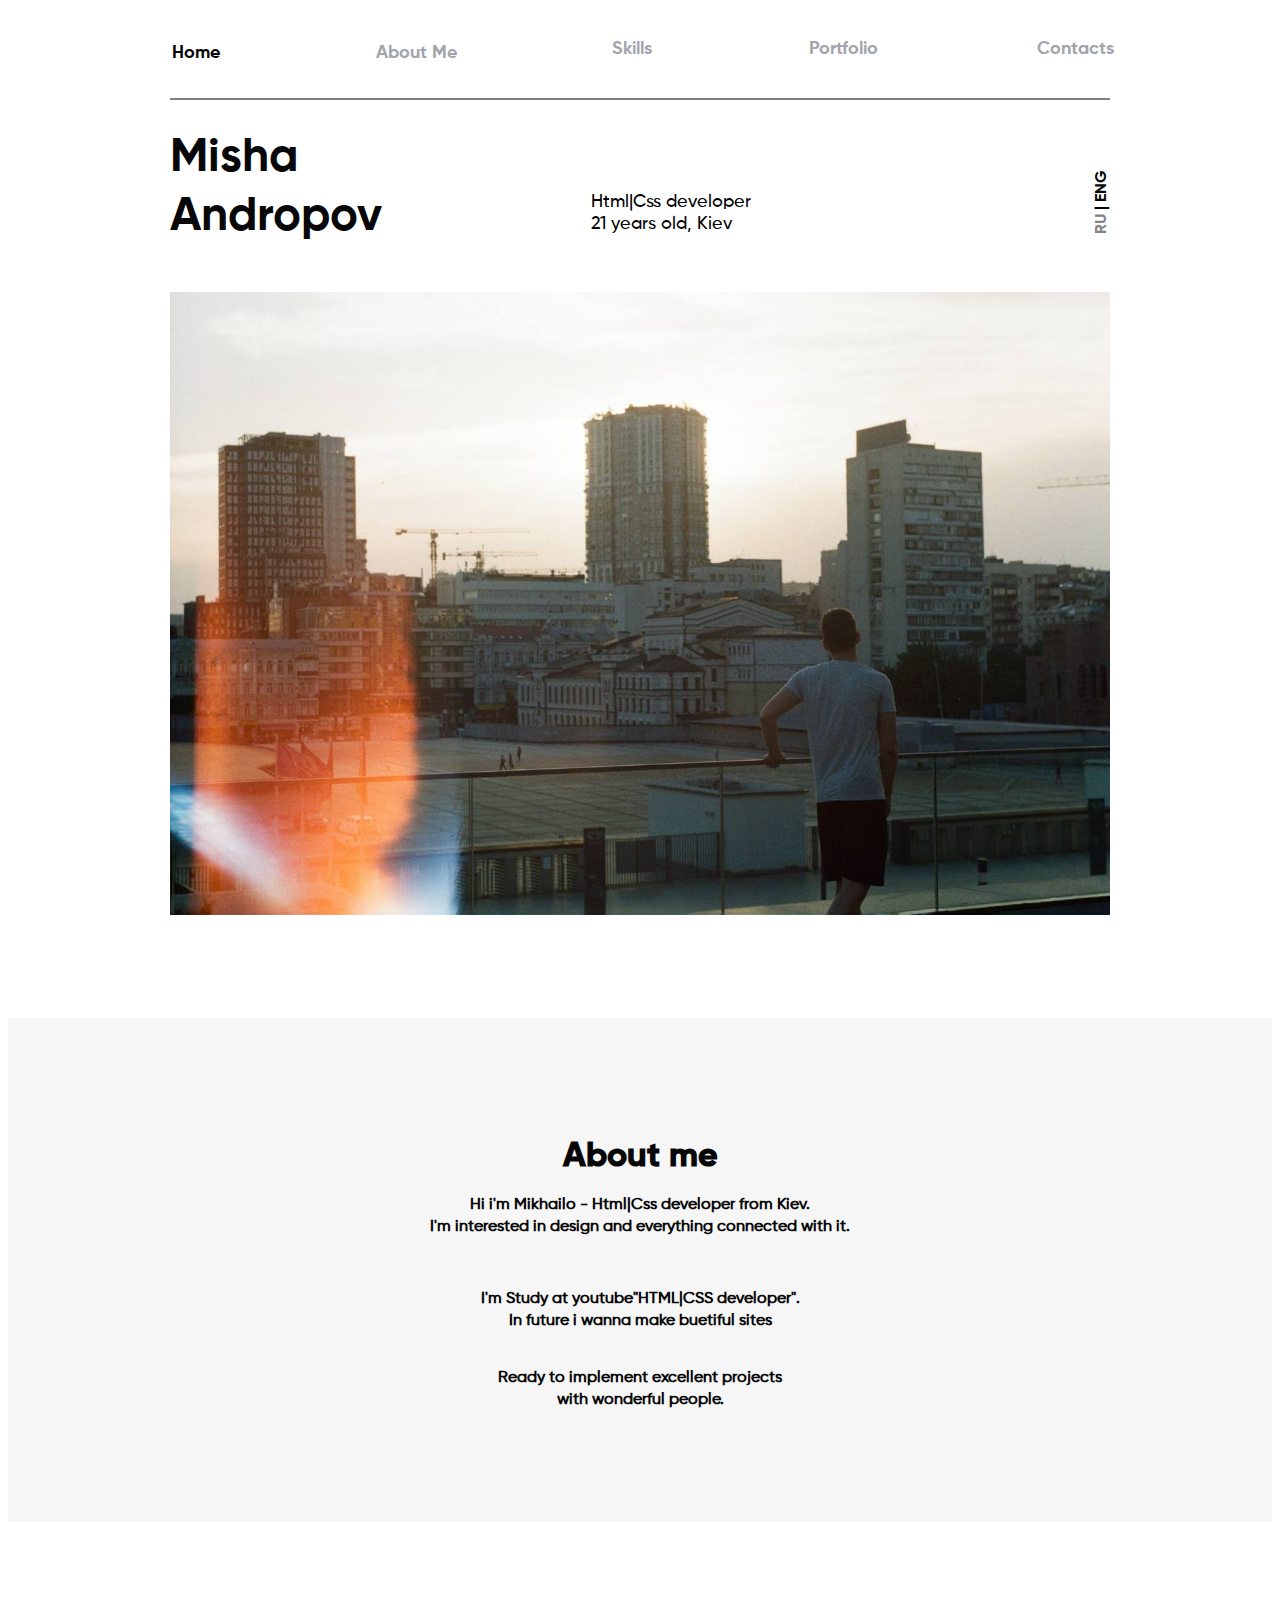
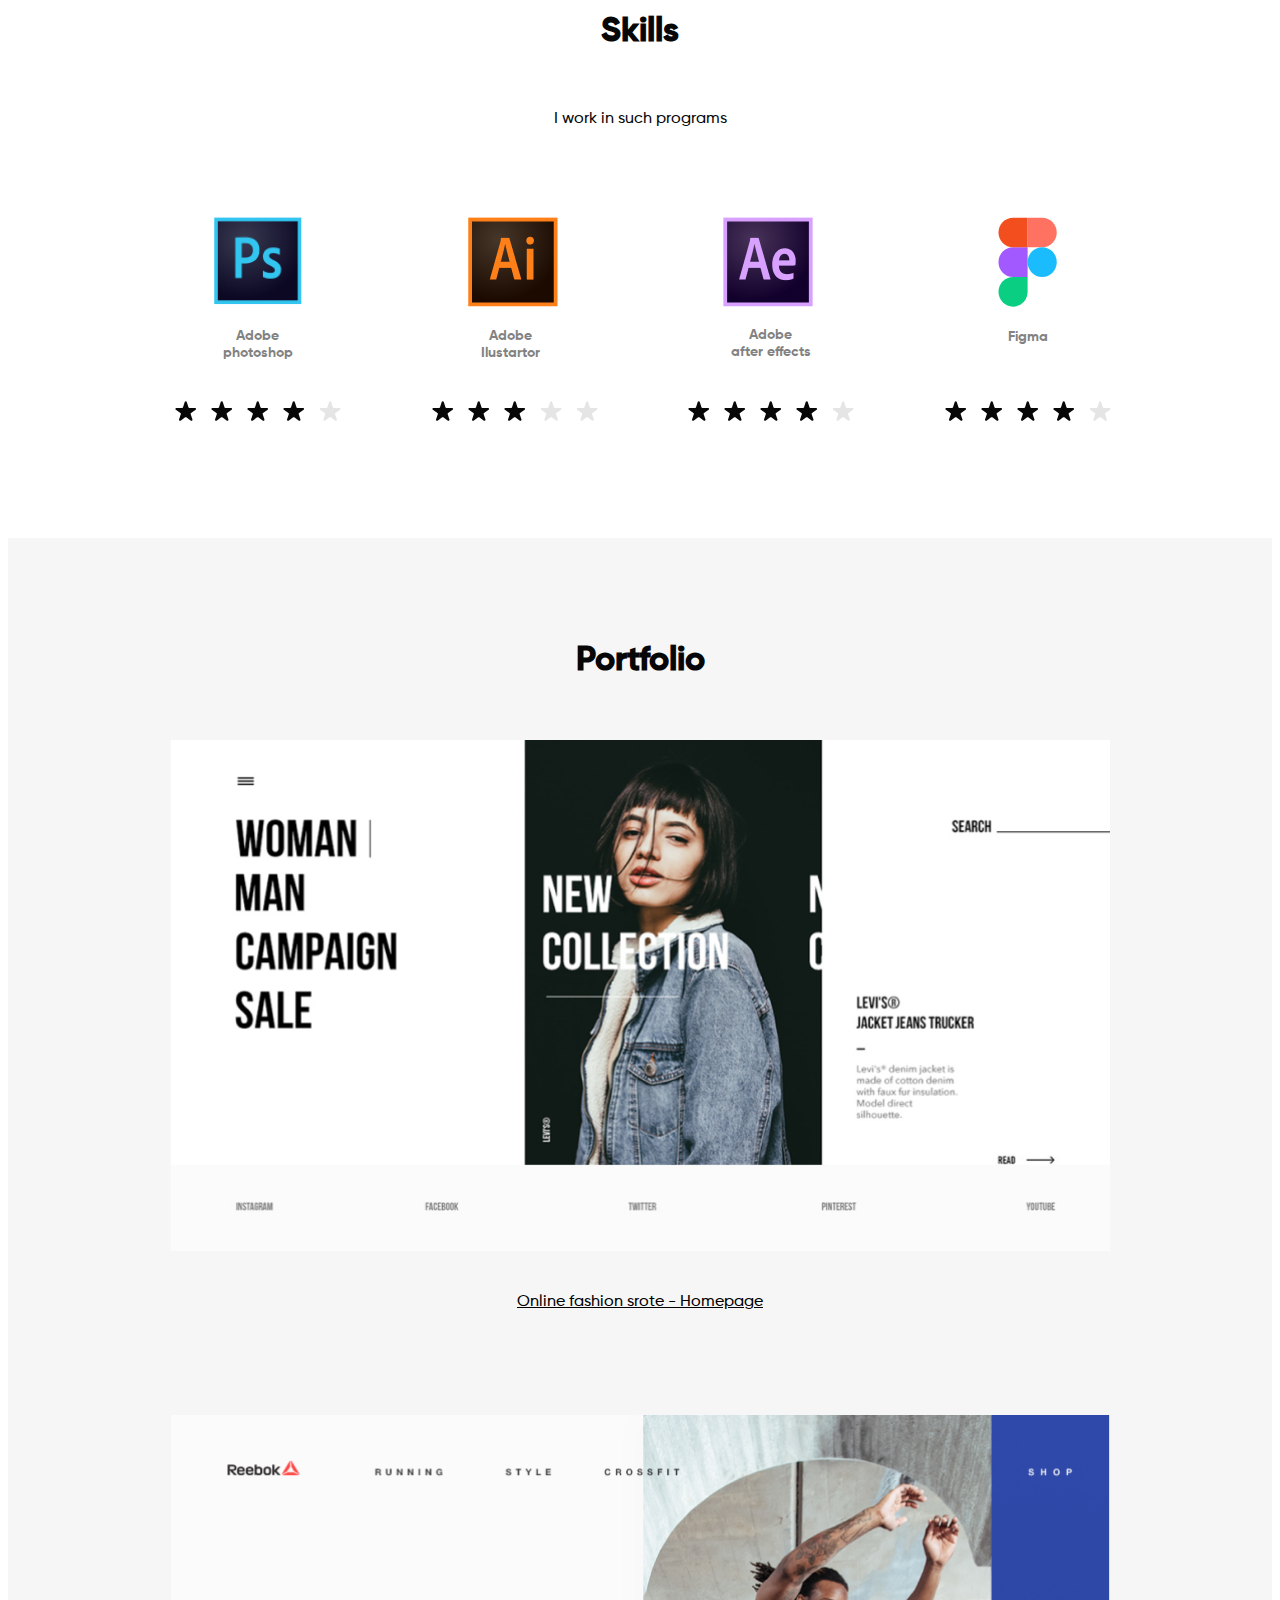
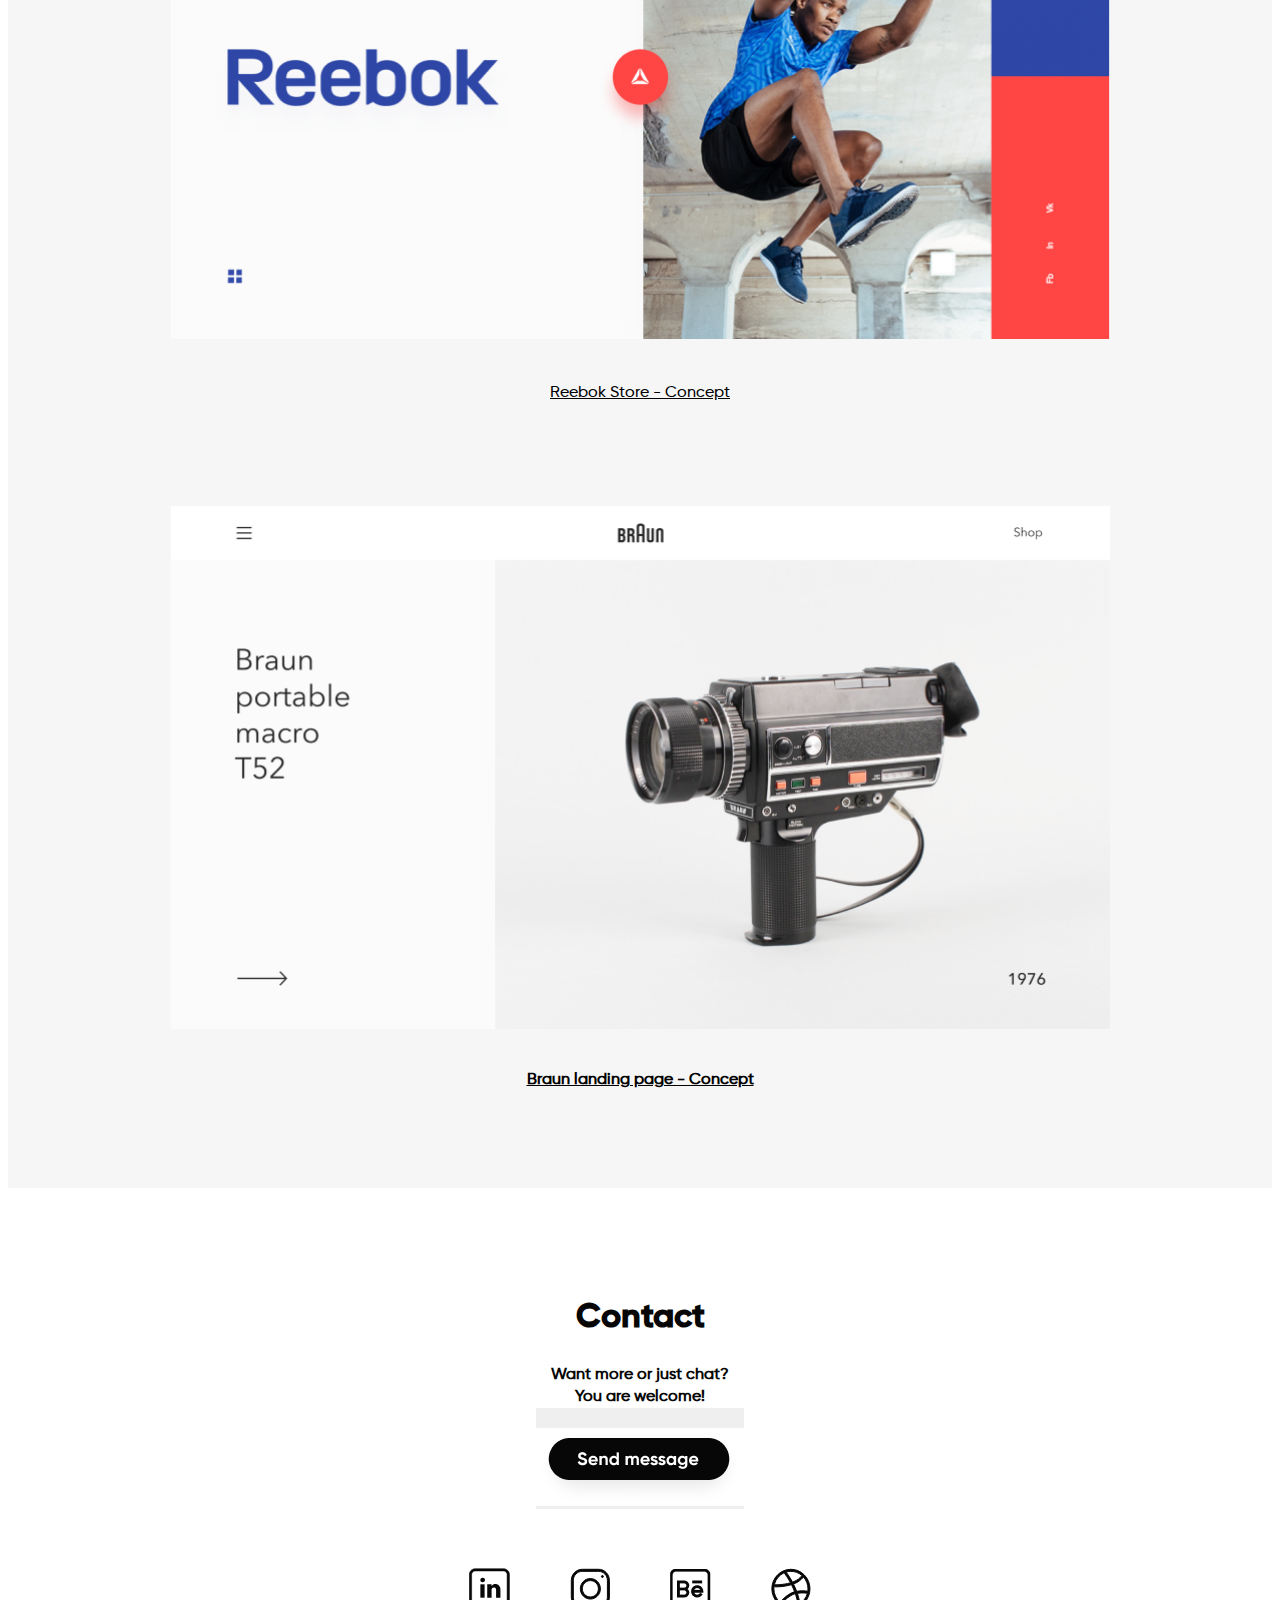
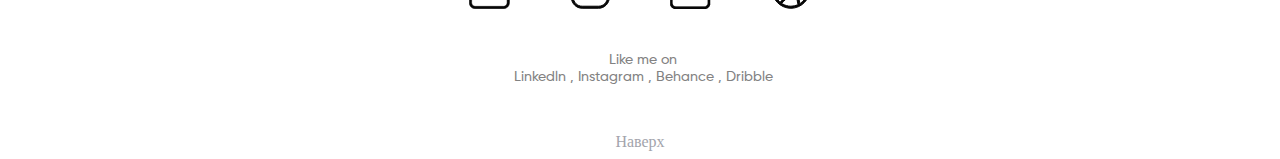
==== 1.html @ bb576dfc "NewUpadate10" ====
<!DOCTYPE html>
<html lang="en">
  <link rel="stylesheet" href="1.css" />
  <head>
    <meta charset="UTF-8" />
    <title>First_Site</title>
  </head>
  <body>
    <header class="header">
      <nav class="nav">
        <a id="home" class="nav__link active" href="#home">Home</a>
        <a id="aboutmee" class="nav__link" href="#aboutme">About me</a>
        <a class="nav__link" href="#skills">Skills</a>
        <a id="portfolioo" class="nav__link" href="#portfolio">Portfolio</a>
        <a id="contactss" class="nav__link" href="#contacts">Contacts</a>
      </nav>
    
    <hr color="grey" />
    <br>
    <br>
    <div class="header__iner">
      <div class="fio">Misha<br />Andropov</div>
      <div class="aboutme"><br><br><br>Html|Css developer<br />21 years old, Kiev</div>
      <div class="lagnuage">
       <a class="ru" href="#RU">RU</a> 
       <a class="eng" href="#ENG">| ENG</a>
    </div>
    </div>
    <img class="my_Photo" src="2.jfif" alt="Its me" />
  </header>

    <div class="conteiner_aboutme">
    <div class="aboutme_text">
      <h4 class="tittle" id="aboutMe">About me</h4>
      <p class="font_medium"><b>Hi i'm Mikhailo - Html|Css developer from Kiev.<br>I'm interested in design and everything connected with it.</b></p>
      <br>
      <p class="font_medium"><b>I'm Study at youtube"HTML|CSS developer".<br>In future i wanna make buetiful sites</b></p>
      <br>
      <p  id="item" class="font_medium"><b>Ready to implement excellent projects<br>with wonderful people.</b></p>
    </div>
    </div>
    
    <div class="container_skills">
      <h4 class="tittle" id="skills">Skills</h4>
      <p id="text_skil" class="font_medium">I work in such programs</p>
      <br>
      <br>
      <br>
      <div class="my_skills">
        <div class="photoshop">
          <img id="ps" src="PS.png" alt=photoshop>
          <p id="ps_text" class="text_skill">Adobe<br>photoshop</p>
          <img class="star_ps" src="Star.svg" alt="">
          <img class="star_ps" src="Star.svg" alt="">
          <img class="star_ps" src="Star.svg" alt="">
          <img class="star_ps" src="Star.svg" alt="">
          <img class="star_ps" src="Star4.svg" alt="">
       </div>  
       <div class="adobe_ilustrator">
        <img id="ai" src="AI.png" alt=adobe_ilustartor>
          <p id="ai_text" class="text_skill">Adobe<br>Ilustartor</p>
          <img class="star_ai" src="Star.svg" alt="">
          <img class="star_ai" src="Star.svg" alt="">
          <img class="star_ai" src="Star.svg" alt="">
          <img class="star_ai" src="Star4.svg" alt="">
          <img class="star_ai" src="Star4.svg" alt="">
       </div>     
       <div class="adobe_after_effects">
        <img id="ae" src="AE.png" alt=adobe_after-effects>
          <p id="ae_text" class="text_skill">Adobe<br>after effects</p>
          <img class="star_ae" src="Star.svg" alt="">
          <img class="star_ae" src="Star.svg" alt="">
          <img class="star_ae" src="Star.svg" alt="">
          <img class="star_ae" src="Star.svg" alt="">
          <img class="star_ae" src="Star4.svg" alt="">
       </div> 
       <div class="figma">
        <img id="figma_photo" src="123456.svg" alt=figma>
          <p id="text_figma" class="text_skill"><br>Figma</p>
          <img class="star_figma" src="Star.svg" alt="">
          <img class="star_figma" src="Star.svg" alt="">
          <img class="star_figma" src="Star.svg" alt="">
          <img class="star_figma" src="Star.svg" alt="">
          <img class="star_figma" src="Star4.svg" alt="">
       </div> 
      </div>
    </div>
    
    <div class="container_portfolio">
    <div class="portfolio">
      <h2 class="tittle" id="portfolio">Portfolio</h2>
      <img class="portfolio_photo" src="store.png" alt="first site" />
      <a class="portfolio_text" href="https://www.online-fashion.ru/">Online fashion srote - Homepage</a>
      <img id="second" class="portfolio_photo"
        src="reebok.png"alt="second_site"/>
        <br>
      <a class="portfolio_text" href="https://www.reebok.in.ua/">Reebok Store - Concept</a>
      <br>
      <img id="third" class="portfolio_photo" src="braun.png" alt="Third site">
      <a class="portfolio_text" href="https://www.lennar.com/new-homes/texas/san-antonio/san-antonio/braun-landing" ><b>Braun landing page - Concept</b></a>
      <br> 
      <br>
      <br>
      <br>
    </div>
    </div>
      
   <div class="contact">
        <h4 class="tittle" id="contacts">Contact</h4>
        <p class="contact_text"><b>Want more or just chat?</b></p>
        <p class="contact_text"><b>You are welcome!</b></p>
        <a href="https://vk.com/andropov_m">
          <button id="button" type="button"><img src="send.jpg" alt="Send me messages"></button>
          <!-- <img class="send" src="send.jpg" alt="Отправить мне сообщение"></a> -->
          <br>
          <div class="icons">
          <a href="https://www.linkedin.com/">
          <img class="ikonka" src="1.svg" alt="First"></a>
          <a href="https://www.instagram.com/gold_lepricon/">
          <img class="ikonka" src="2.svg" alt="Second"></a>
          <a href="https://www.behance.net/">
          <img class="ikonka" src="Third.png" alt="Third"></a>
          <a href="https://dribbble.com/">
          <img class="ikonka" src="4.svg" alt="Four"></a>
        </div>
          <p class="end_text">Like me on </p>
          <p class="end_text">Linkedln , Instagram , Behance , Dribble</p>
        
          <br>
          <br>
          <a class="top" href="#top">Наверх</a>
        </div>
        </div>
  </body>
</html>
---- 1.css ----
@font-face{
  font-family: Gilroy-Bold;
  src: url(Gilroy-Bold.ttf);
}
@font-face{
  font-family: Gilroy-Medium;
  src: url(Gilroy-Medium.ttf);
}


.nav{
  font-size: 18px;
line-height: 22px;
text-transform: uppercase;
  display: flex;
  justify-content: space-between;
  align-items: flex-end;
}

#home{
  position: relative;
  right: 28px;
  top: 4px;
}

#aboutmee{
  position: relative;
  right: 13px;
  top: 4px; 
}

#item{
  margin-top: 1px;
}

#aboutMe{
  margin-bottom: -0.000001px;
}

#portfolioo{
  position: relative;
  left: 16px; 
}

#contactss{
  position: relative;
  left: 34px; 
}

#contacts{
  padding-top: 44px;
  padding-bottom: 25px;
 margin: 0;
}

.contact_text{
  margin: 0;
  font-family: "Gilroy-Medium";
  Size: 18px;
  Line-height: 22px;
  color: #070707
  
}

.nav:hover,::after,
.nav__link.active{
opacity: 1;
color: #070707;
}

.nav__link.active{
  display: flex;
  align-items: flex-end;
  position: relative;
  right: 150px;
}

.nav__link:active{
  opacity: 1;
  color: #070707;
}

.nav__link{ 
  text-transform: capitalize;
  font-size: 18px;
line-height: 22px; 
  position: relative;
  /* left: 20px; */
  color:#A3A4AC;
  text-decoration: none;
  padding: 30px;
  font-family:"Gilroy-Bold"
  
}

.nav__link:hover{
  color:Black;
}

.header{
  max-width: 940px;
  margin-left: auto;
  margin-right: auto;
}

.header__iner{
  display: flex;
  justify-content: space-between;
  padding-bottom: 30px;
  align-items: flex-end;
}

.lagnuage{
transform: rotate(270deg);  
font-size: 16px;
font-family: "Gilroy-Bold";
text-decoration: none;
text-transform: uppercase;
color: #070707;
position: relative;
left: 24px;
bottom: 50px;
}

.ru{
  text-decoration: none;
  text-transform: uppercase;
  color: #828282;
}

.eng{
  text-decoration: none;
  text-transform: uppercase;
  color: #070707;
}

.aboutme{
  position: relative;
  right: 43px;
  bottom: 27px;
  font-family: "Gilroy-Medium";
  font-size: 18px;
  line-height: 22px;
  color: ##070707;

}

.tittle{
  font-family: "Gilroy-Bold";
  font-size: 34px;
  color: #070707;
}

.font_medium{
  font-family: "Gilroy-Medium";
  Size: 18px;
  Line-height: 22px;
  color: #070707
  
}

.fio{
  position: relative;
  bottom: 15px;
  font-size: 47px;
  line-height: 59px;
  color: #070707;
  font-family:"Gilroy-Bold"

}

.aboutMe{
  font-size: 18px;
  color: rgb(0, 0, 0);
  font-weight: 700;
  font-family: "Gilroy-Bold";
}

.my_Photo{
display: block;
padding-bottom: 103px;
width: 100%;
/* transform: rotate(90); */
}

.conteiner_aboutme{
  background: #F6F6F6; 
}
.aboutme_text{
  background: #F6F6F6;
  padding-top: 73px;
  text-align: center;  
  padding-bottom: 95px;
  max-width: 940px;
  margin-left: auto;
  margin-right: auto;

}

.container_skills{
  padding-top: 44px;
  text-align: center;
  max-width: 940px;
  margin-left: auto;
  margin-right: auto;
padding-bottom: 153px;
}



.my_skills{
display: flex;
justify-content: space-around;
padding-top: 27px;
padding-bottom: 70px;
height: 88px;
position: relative;
  right: 20px; 

}

#ps{
  height: 88px;
  width: 88px;
  position: relative;
  right: 10px;
  bottom: 10px;
}

#ps_text{
  position: relative;
  right: 10px;
  bottom: 5px;
}

.star_ps{
  position: relative;
  right: 10px;
  bottom: 10px;
  margin: 0 5px;
}

#ai{
  position: relative;
  left: 10px;
  bottom: 10px;
}

#ai_text{
  position: relative;
  left: 8px;
  bottom: 7px;
}

.star_ai{
  position: relative;
  left: 12px;
  bottom: 12px;
  margin: 0 5px;
}

#figma_photo{
  position: relative;
  left: 55px;
  bottom: 10px;

}

.star_ae{
  position: relative;
  bottom: 12px;
  left: 33px;
  margin: 0 5px;
}

#ae{
  position: relative;
  left: 30px;
  bottom: 10px;
}

#ae_text{
  position: relative;
  left: 33px;
  bottom: 8px;
}

#text_figma{
  position: relative;
  bottom: 23px;
  left: 55px;
}

.star_figma{
position: relative;
bottom: 12px;
margin: 0 5px;
left: 55px;
}


.text_skill{
  font-family: "Gilroy-Bold";
  font-size: 14px;
  line-height: 17px;
  color: #828282;
  padding-bottom: 30px;
}



.container_portfolio{
  background: #F6F6F6;
 
}

.portfolio{
  padding-top: 73px;
  text-align: center;
  background: #F6F6F6;
  max-width: 940px;
  margin-left: auto;
  margin-right: auto;
  padding-bottom: 43px;
}

.portfolio_photo{
  justify-content: center;
  width: 940px;
  padding-top: 30px;
  display: flex;
  flex-direction: row;
  margin-left: auto;
  margin-right: auto; 
  padding-bottom: 40px; 
}

#second{
padding-top: 102px;
padding-bottom: 25px;
}

#skills{
  padding-bottom: 10px;
}

#text_skil{
  padding-bottom: -8px;
}

#third{
  padding-top: 102px;
  padding-bottom: 40px;
}

.portfolio_text{
  color:#000000;
  font-family: "Gilroy-Medium";
  Size: 18px;
Line-height: 22px;

}

.portfolio_text:after{
  text-decoration: none;
  display: inline-block;

  width: 3px;
  height: 1px;
  background-color: rgb(112, 34, 34);
  position: absolute;
  
}

.top{
  display: inline-block;
  color:#A3A4AC;
  text-decoration: none;
}

.contact{
  padding-top: 65px;
    text-align: center;
    max-width: 940px;
    margin-left: auto;
    margin-right: auto;
    
  
}

.send{
  width: 180px; 
  padding-top: 20px;
}

.ikonka{
  padding: 50px;

  margin: 0 -22px;

}

.icons{
  padding-top: 8px;
}

button{
  border: 0;
  padding:0;
  padding-top: 20px;
}

.end_text{
 font-family: "Gilroy-Medium"; 
position: relative;
bottom: 11px;
left: 3px;
margin: 0%;
 color: #828282;
 font-size: 14px;
line-height: 17px;
}
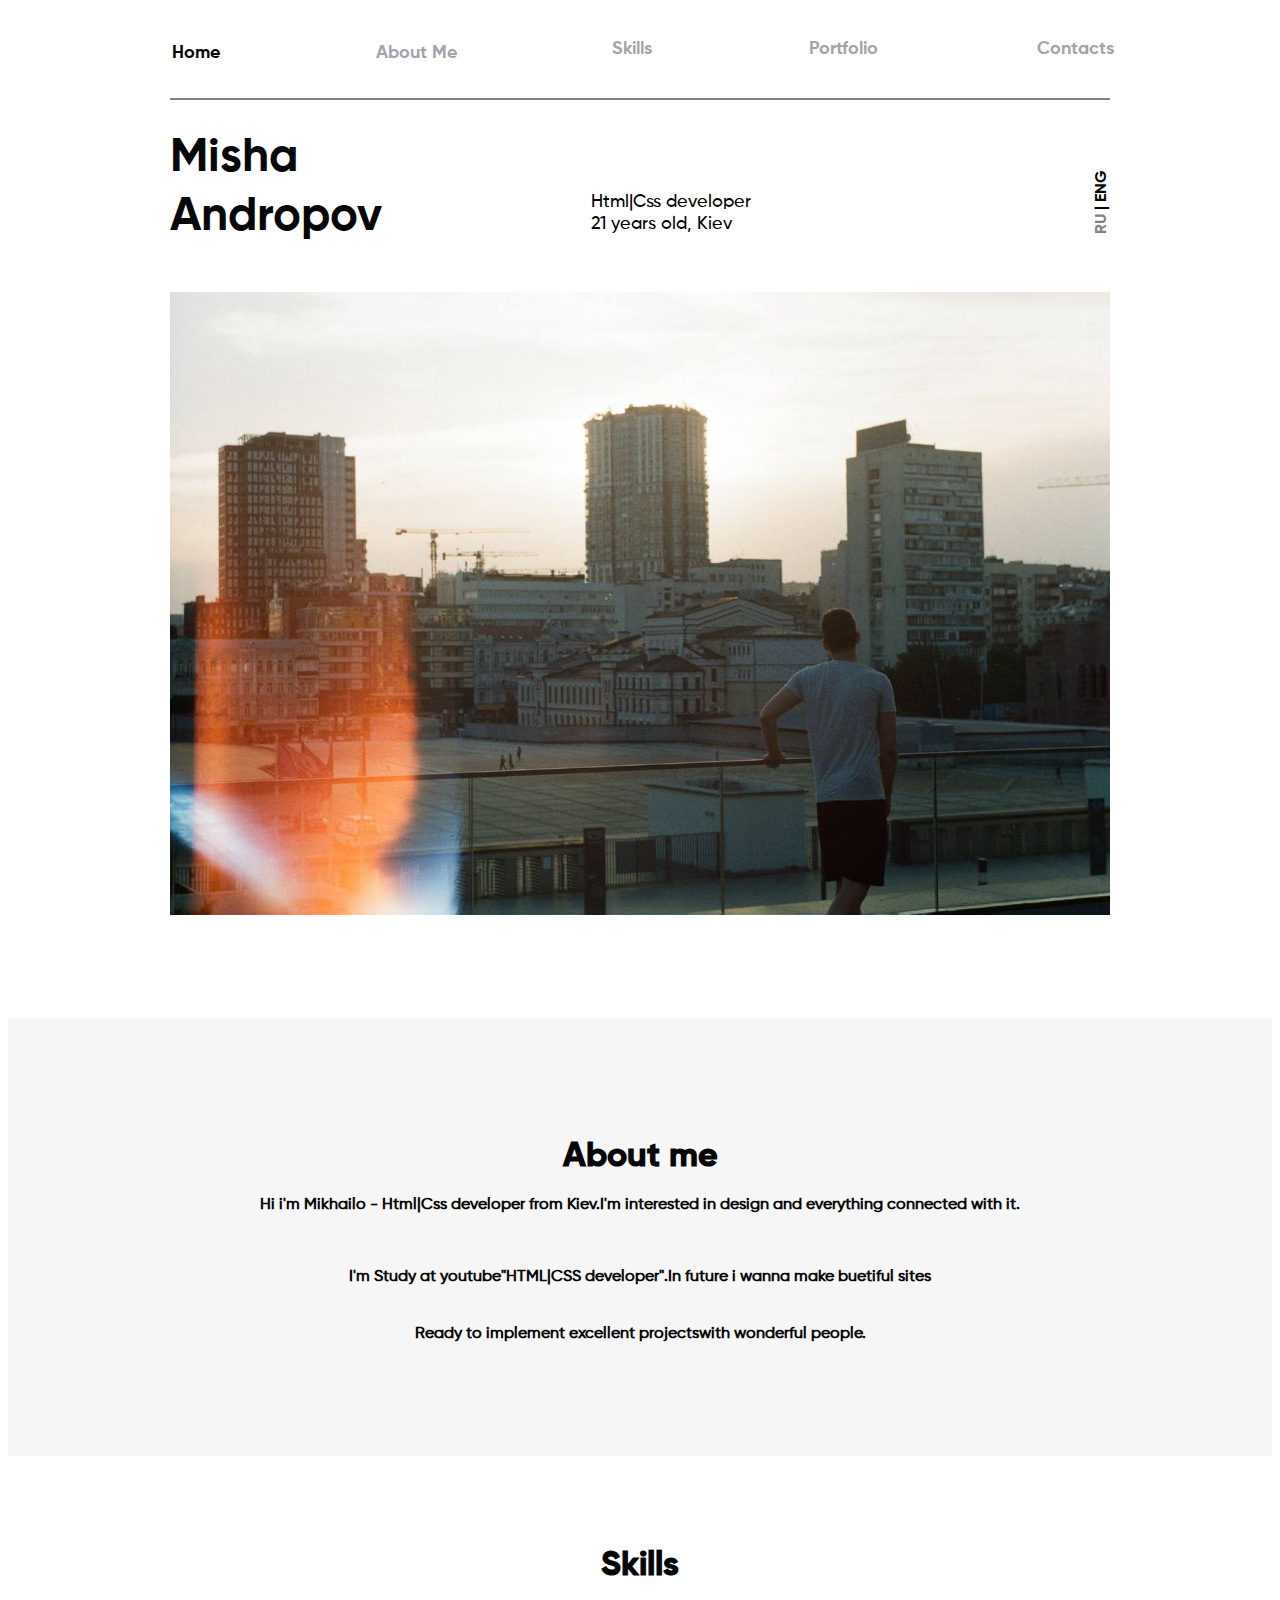
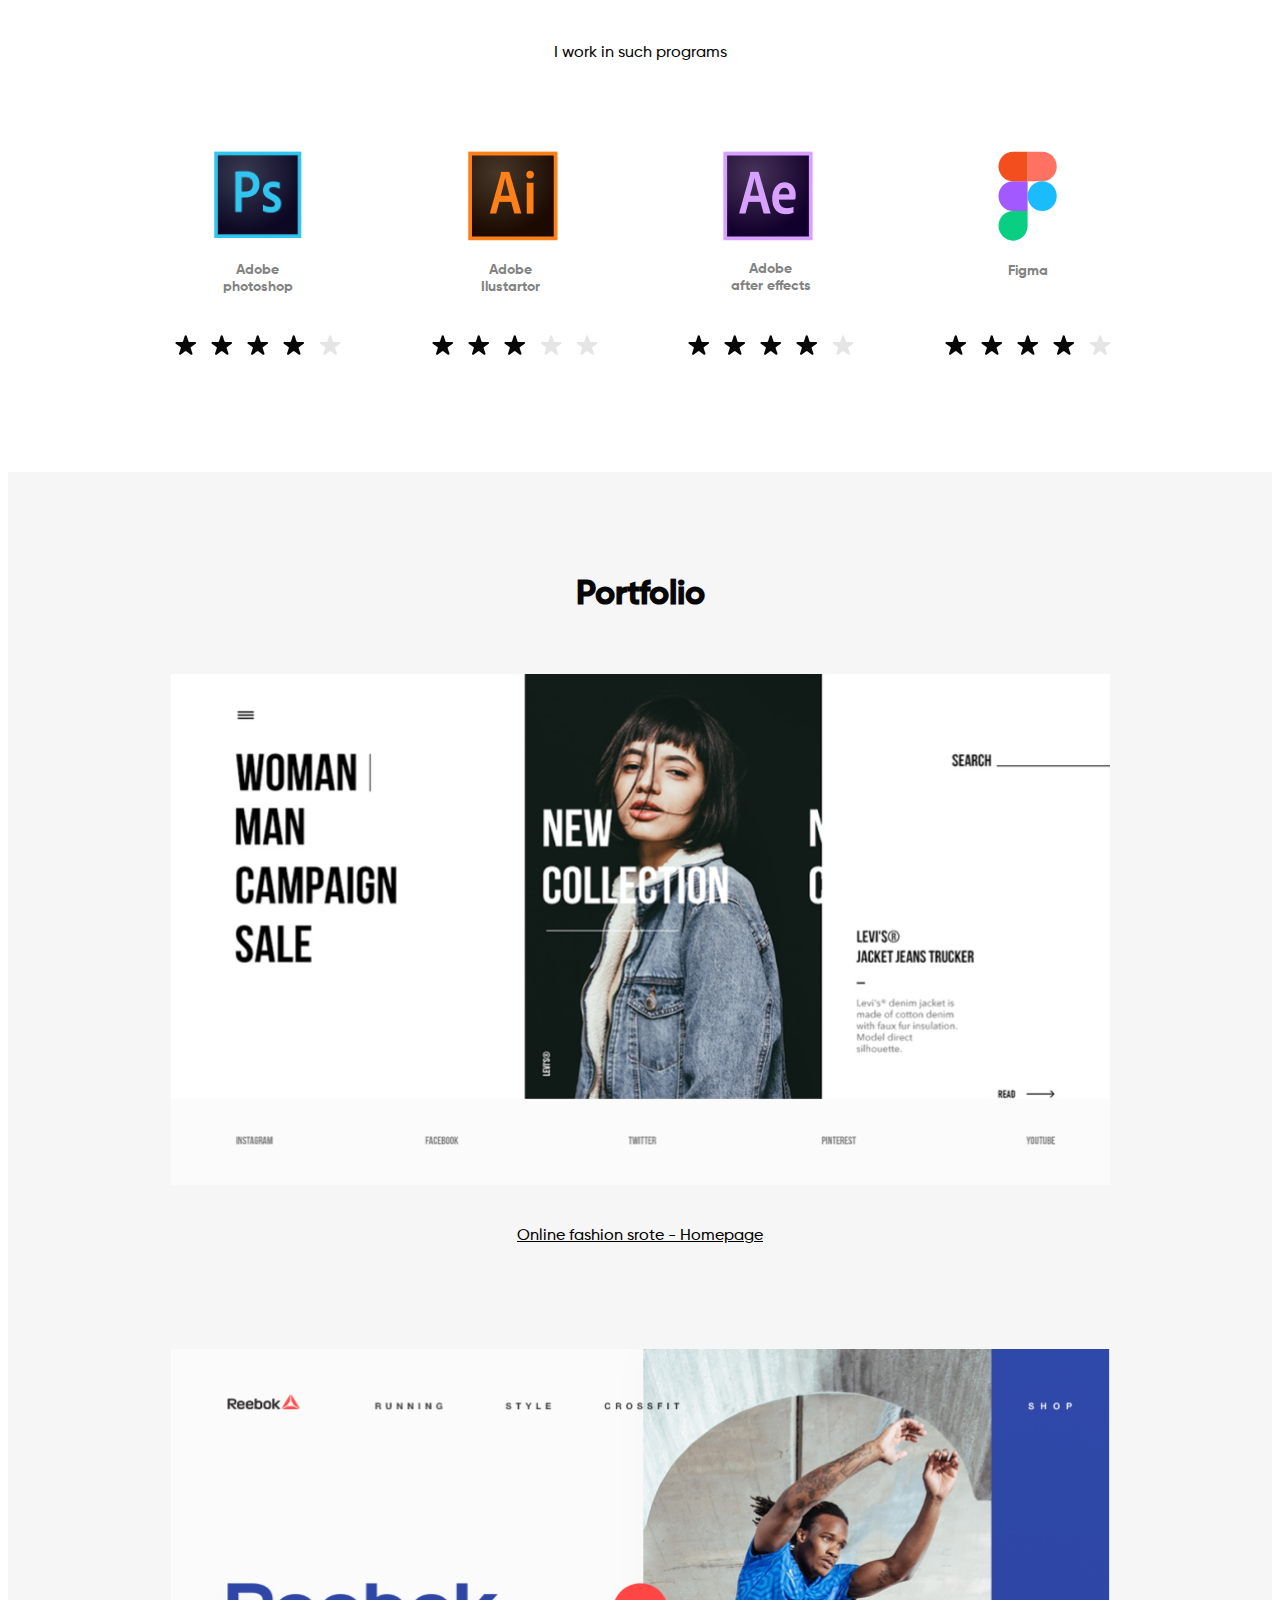
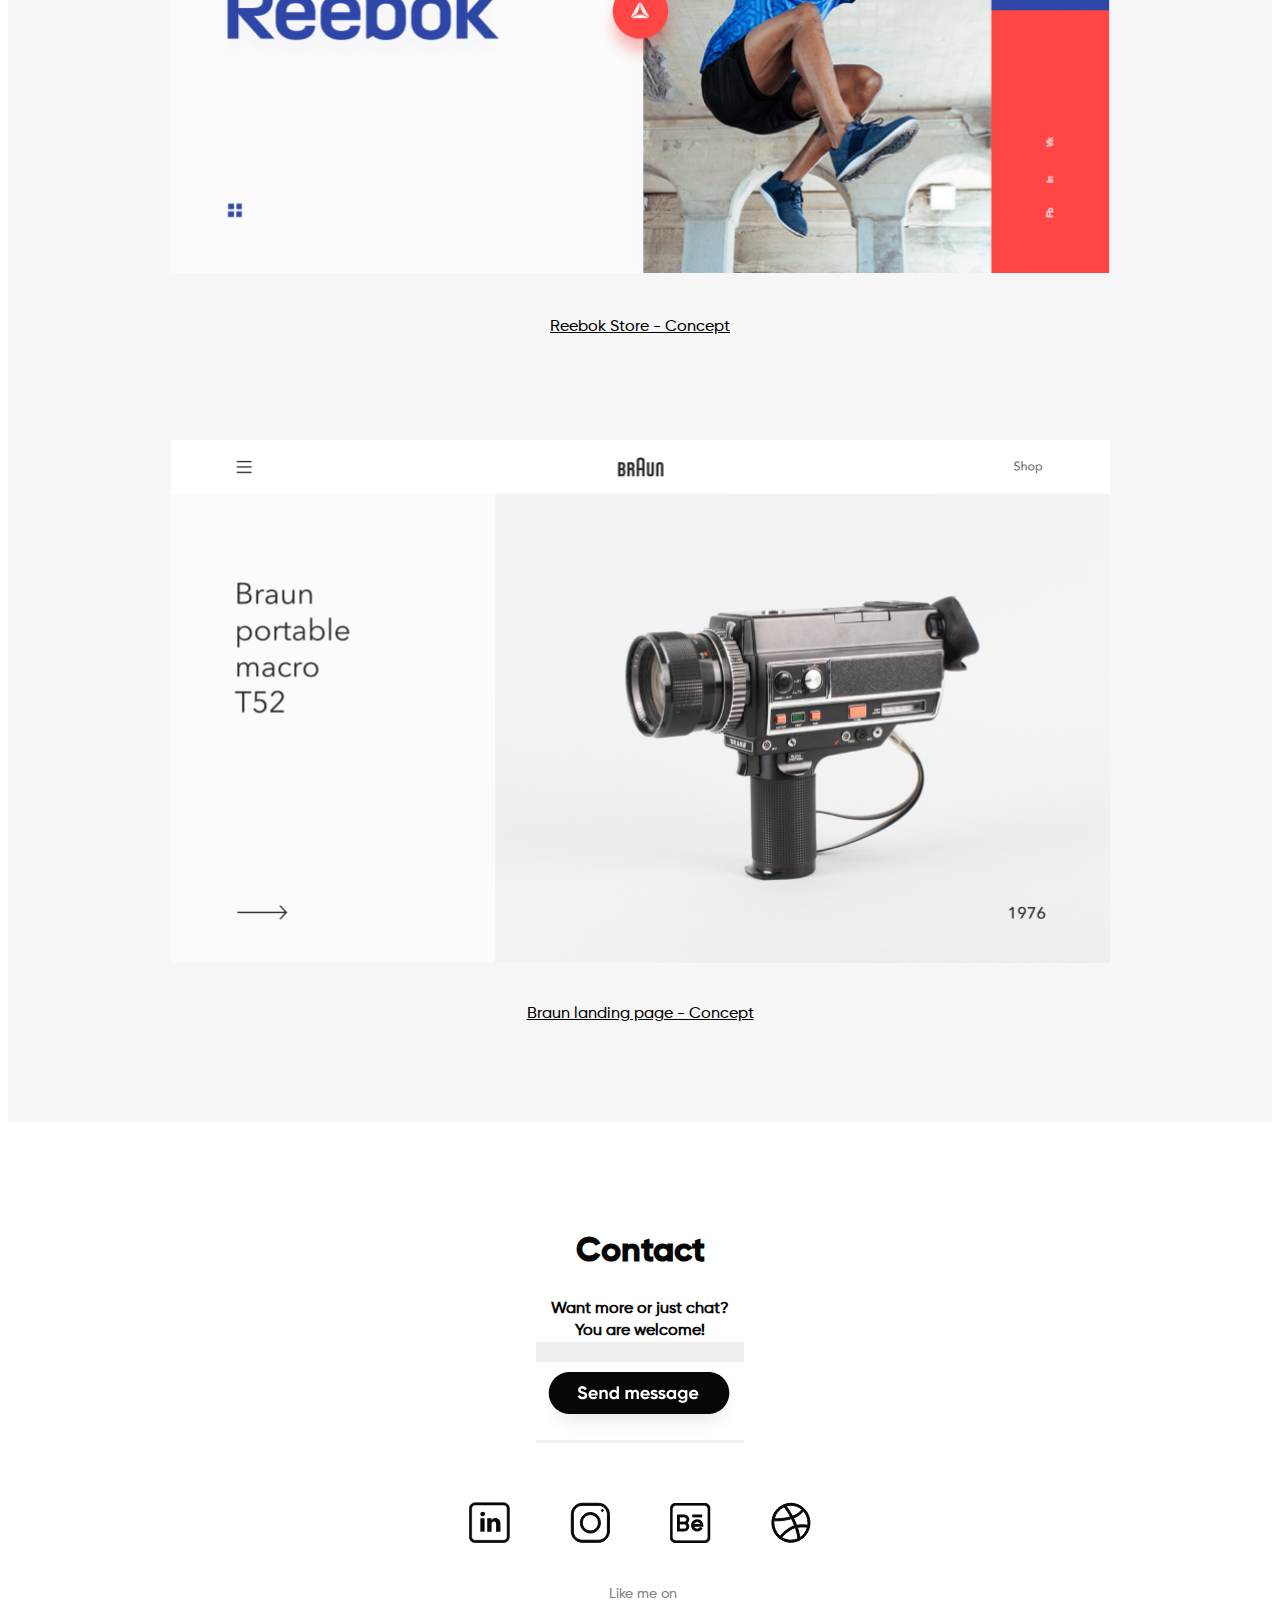
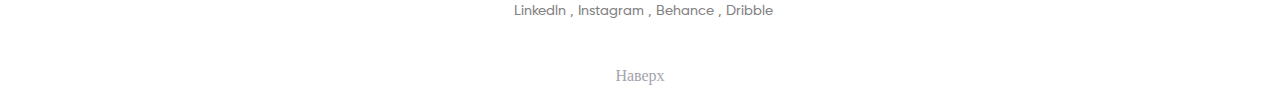
==== commit 491b1d4c: "NNewUpdate" ====
--- a/1.html
+++ b/1.html
@@ -32,11 +32,11 @@
     <div class="conteiner_aboutme">
     <div class="aboutme_text">
       <h4 class="tittle" id="aboutMe">About me</h4>
-      <p class="font_medium"><b>Hi i'm Mikhailo - Html|Css developer from Kiev.<br>I'm interested in design and everything connected with it.</b></p>
+      <p class="font_medium"><b>Hi i'm Mikhailo - Html|Css developer from Kiev.I'm interested in design and everything connected with it.</b></p>
       <br>
-      <p class="font_medium"><b>I'm Study at youtube"HTML|CSS developer".<br>In future i wanna make buetiful sites</b></p>
+      <p class="font_medium"><b>I'm Study at youtube"HTML|CSS developer".In future i wanna make buetiful sites</b></p>
       <br>
-      <p  id="item" class="font_medium"><b>Ready to implement excellent projects<br>with wonderful people.</b></p>
+      <p  id="item" class="font_medium"><b>Ready to implement excellent projectswith wonderful people.</b></p>
     </div>
     </div>
     
@@ -97,7 +97,7 @@
       <a class="portfolio_text" href="https://www.reebok.in.ua/">Reebok Store - Concept</a>
       <br>
       <img id="third" class="portfolio_photo" src="braun.png" alt="Third site">
-      <a class="portfolio_text" href="https://www.lennar.com/new-homes/texas/san-antonio/san-antonio/braun-landing" ><b>Braun landing page - Concept</b></a>
+      <a class="portfolio_text" href="https://www.lennar.com/new-homes/texas/san-antonio/san-antonio/braun-landing" >Braun landing page - Concept</a>
       <br> 
       <br>
       <br>
--- a/1.css
+++ b/1.css
@@ -186,6 +186,7 @@
 .conteiner_aboutme{
   background: #F6F6F6; 
 }
+
 .aboutme_text{
   background: #F6F6F6;
   padding-top: 73px;
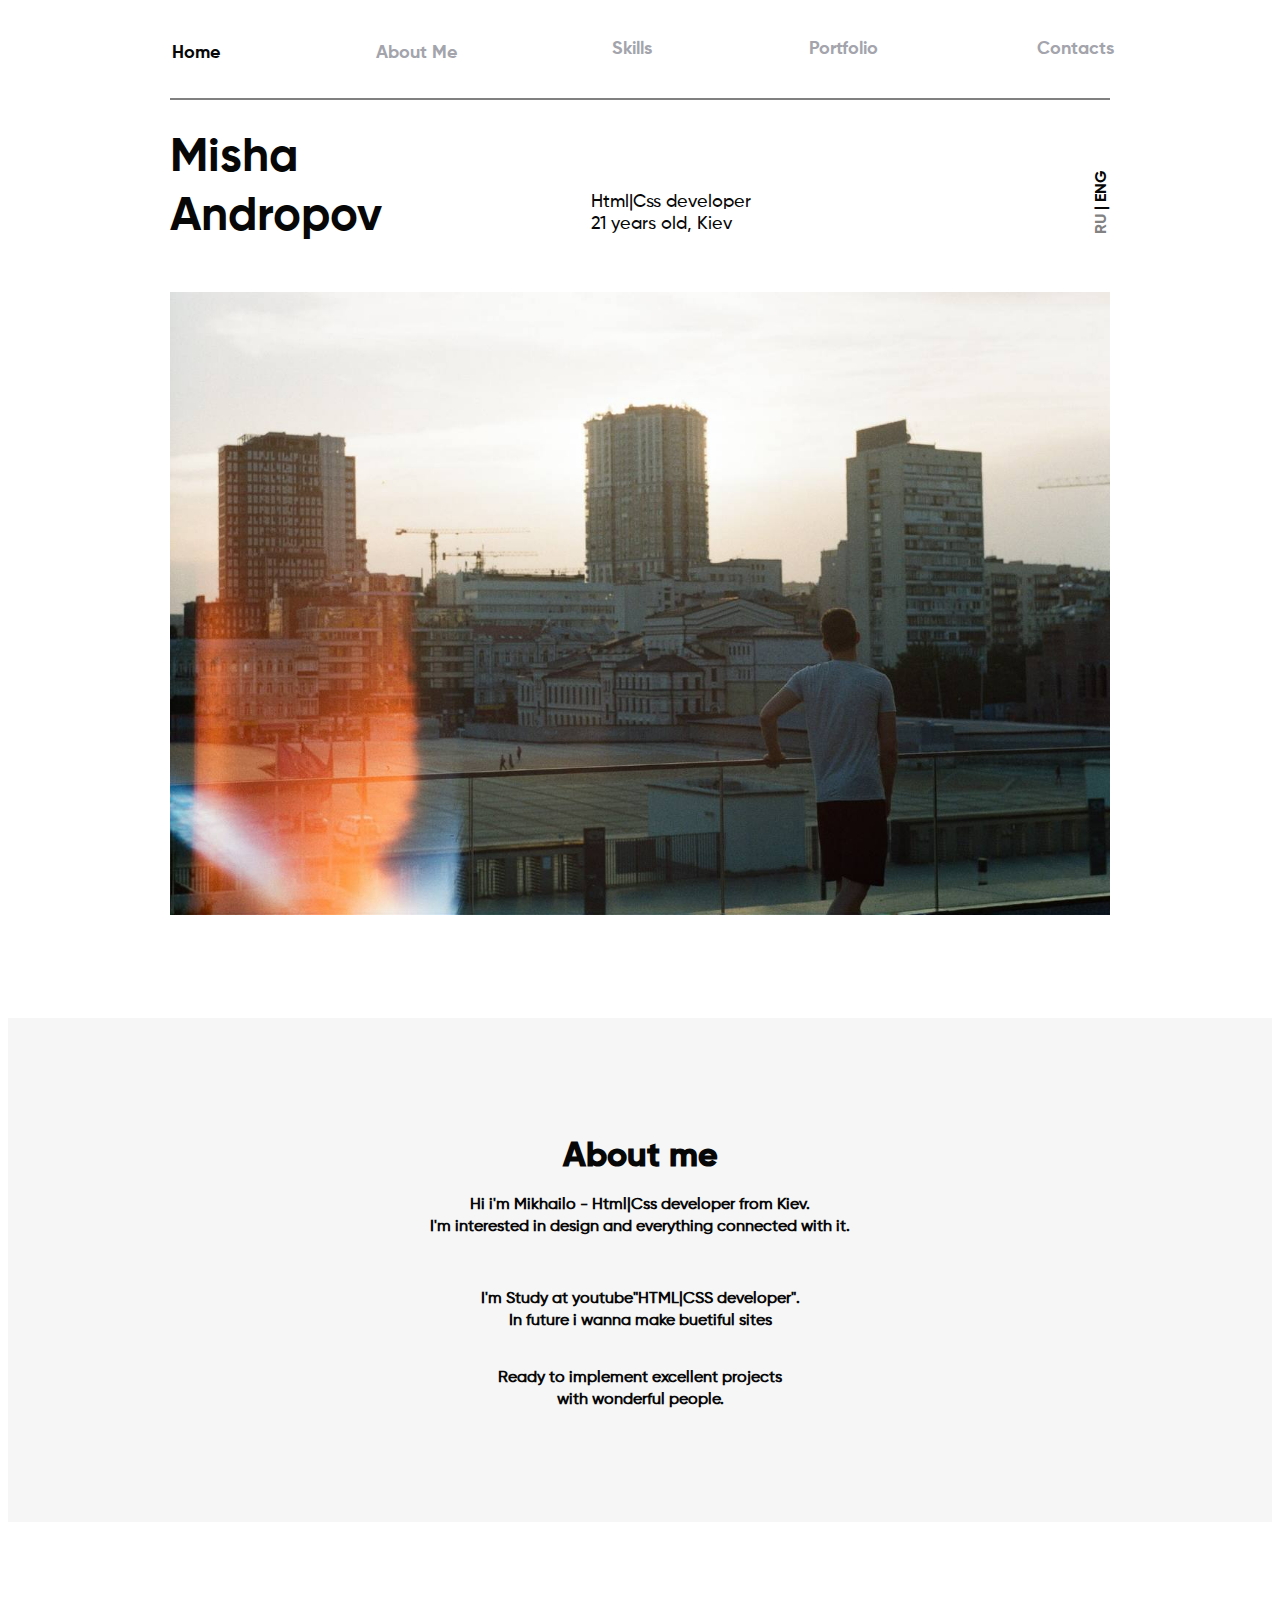
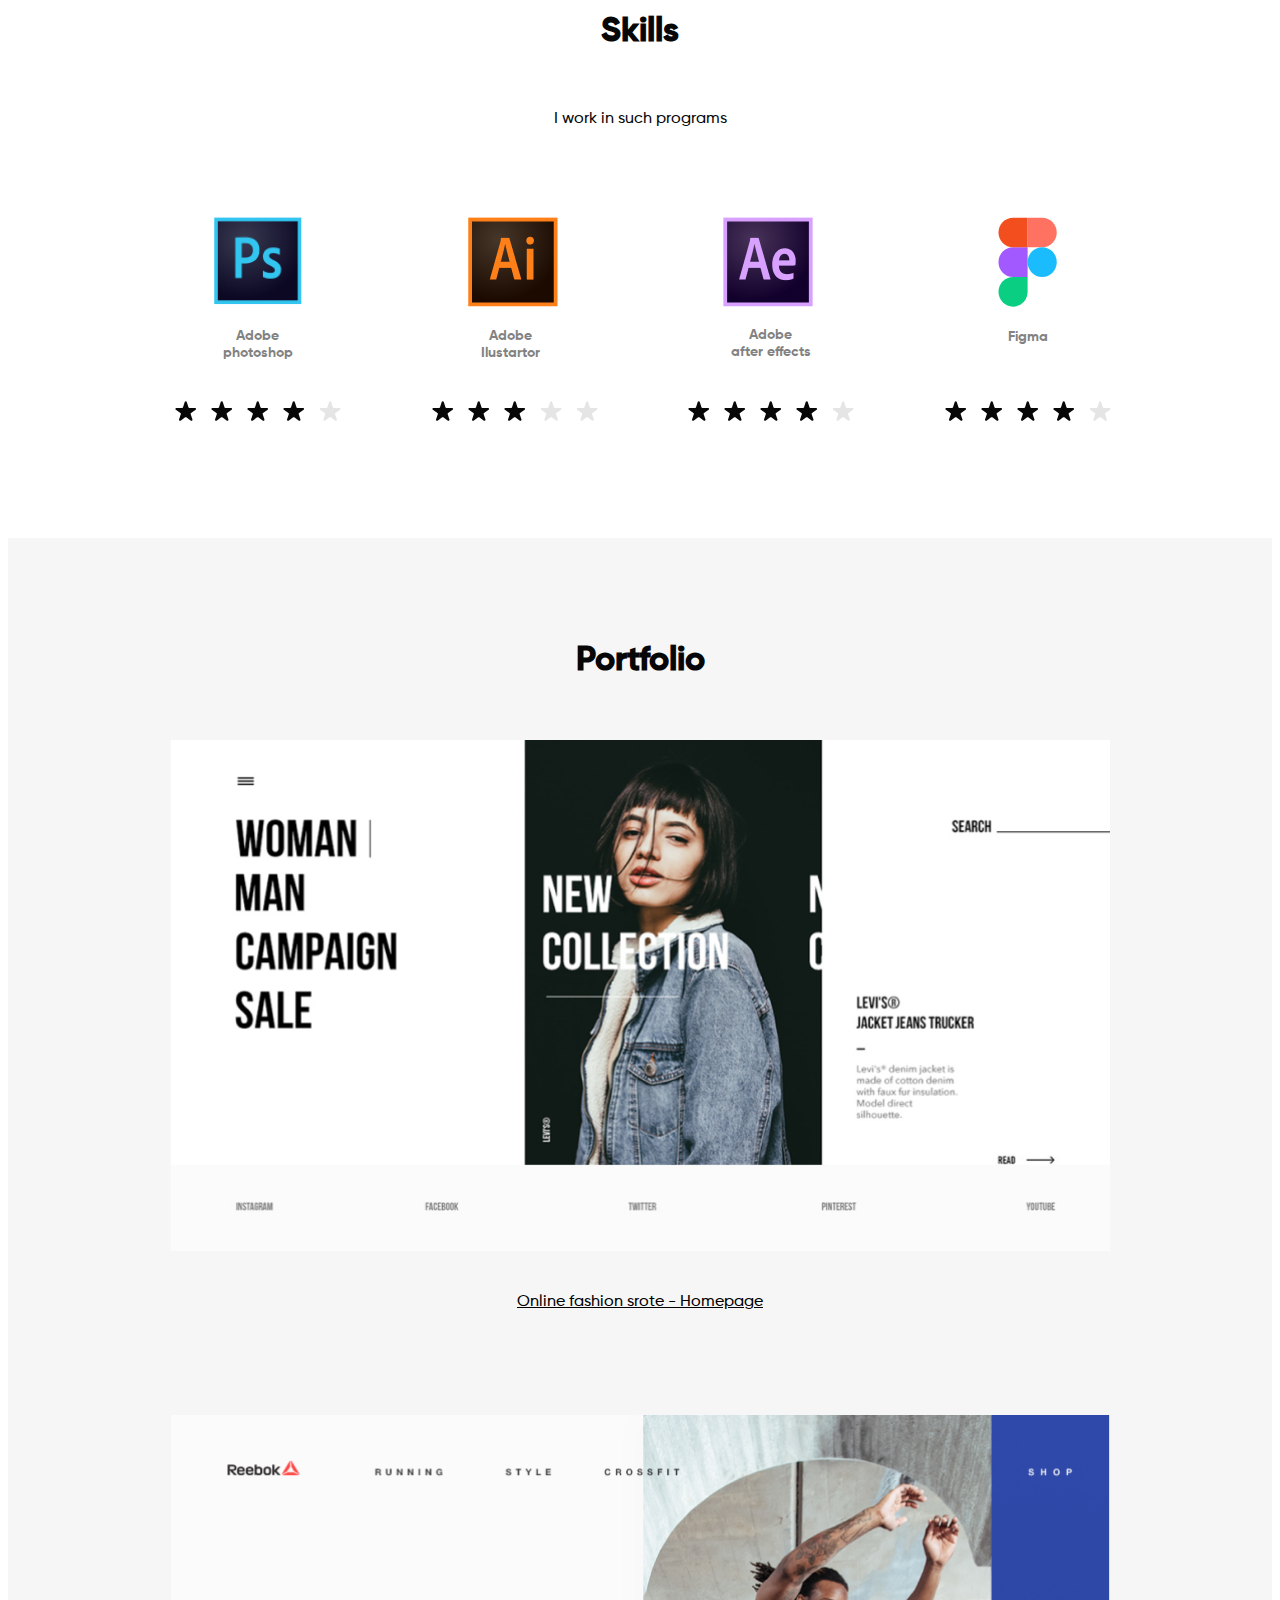
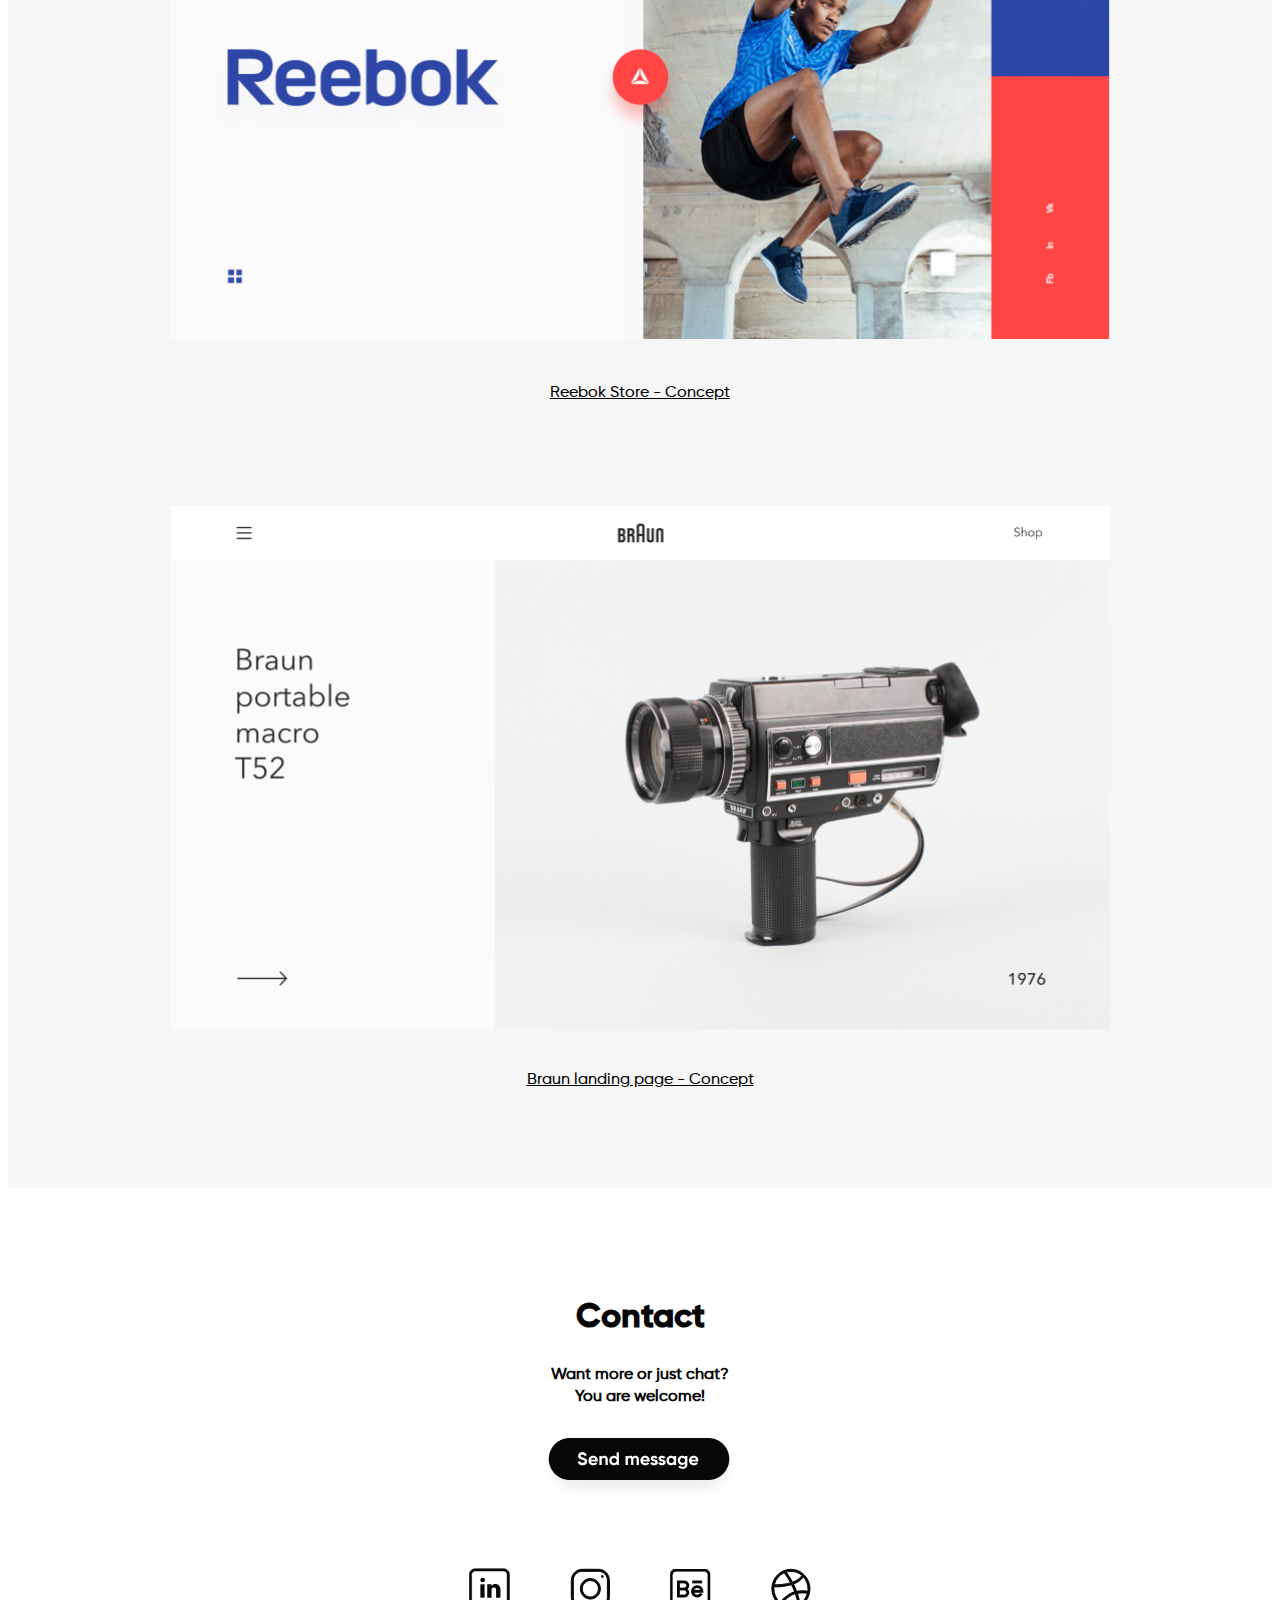
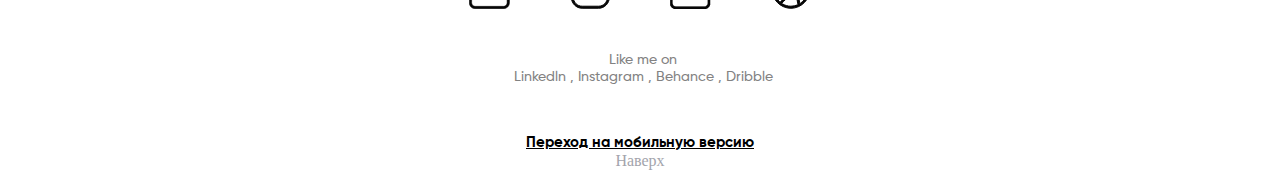
==== commit fcac0bce: "NewVersion" ====
--- a/1.html
+++ b/1.html
@@ -32,11 +32,11 @@
     <div class="conteiner_aboutme">
     <div class="aboutme_text">
       <h4 class="tittle" id="aboutMe">About me</h4>
-      <p class="font_medium"><b>Hi i'm Mikhailo - Html|Css developer from Kiev.I'm interested in design and everything connected with it.</b></p>
+      <p class="font_medium"><b>Hi i'm Mikhailo - Html|Css developer from Kiev.<br>I'm interested in design and everything connected with it.</b></p>
       <br>
-      <p class="font_medium"><b>I'm Study at youtube"HTML|CSS developer".In future i wanna make buetiful sites</b></p>
+      <p class="font_medium"><b>I'm Study at youtube"HTML|CSS developer". <br>In future i wanna make buetiful sites</b></p>
       <br>
-      <p  id="item" class="font_medium"><b>Ready to implement excellent projectswith wonderful people.</b></p>
+      <p  id="item" class="font_medium"><b>Ready to implement excellent projects <br>with wonderful people.</b></p>
     </div>
     </div>
     
@@ -46,6 +46,7 @@
       <br>
       <br>
       <br>
+      
       <div class="my_skills">
         <div class="photoshop">
           <img id="ps" src="PS.png" alt=photoshop>
@@ -84,6 +85,7 @@
           <img class="star_figma" src="Star4.svg" alt="">
        </div> 
       </div>
+    </div>
     </div>
     
     <div class="container_portfolio">
@@ -128,6 +130,8 @@
         
           <br>
           <br>
+          <a id="mobile_link" href="index.html">Переход на мобильную версию</a>
+          <br>
           <a class="top" href="#top">Наверх</a>
         </div>
         </div>
--- a/1.css
+++ b/1.css
@@ -103,7 +103,7 @@
   margin-right: auto;
 }
 
-.header__iner{
+.header__iner{ 
   display: flex;
   justify-content: space-between;
   padding-bottom: 30px;
@@ -141,7 +141,7 @@
   font-family: "Gilroy-Medium";
   font-size: 18px;
   line-height: 22px;
-  color: ##070707;
+  color: #070707;
 
 }
 
@@ -210,6 +210,7 @@
 
 
 .my_skills{
+  
 display: flex;
 justify-content: space-around;
 padding-top: 27px;
@@ -327,7 +328,7 @@
 
 .portfolio_photo{
   justify-content: center;
-  width: 940px;
+  width: 100%;
   padding-top: 30px;
   display: flex;
   flex-direction: row;
@@ -409,6 +410,7 @@
   border: 0;
   padding:0;
   padding-top: 20px;
+  background: white;
 }
 
 .end_text{
@@ -420,4 +422,22 @@
  color: #828282;
  font-size: 14px;
 line-height: 17px;
-}+}
+
+#mobile_link{
+  text-decoration: underline;
+  color: #000000;
+  font-family: "Gilroy-Bold";
+  font-size: 15px;
+}
+
+ 
+@media screen and (max-width: 375px){
+  .my_skills{
+    width: 100%;
+    height: auto;
+  }
+  }
+  
+
+
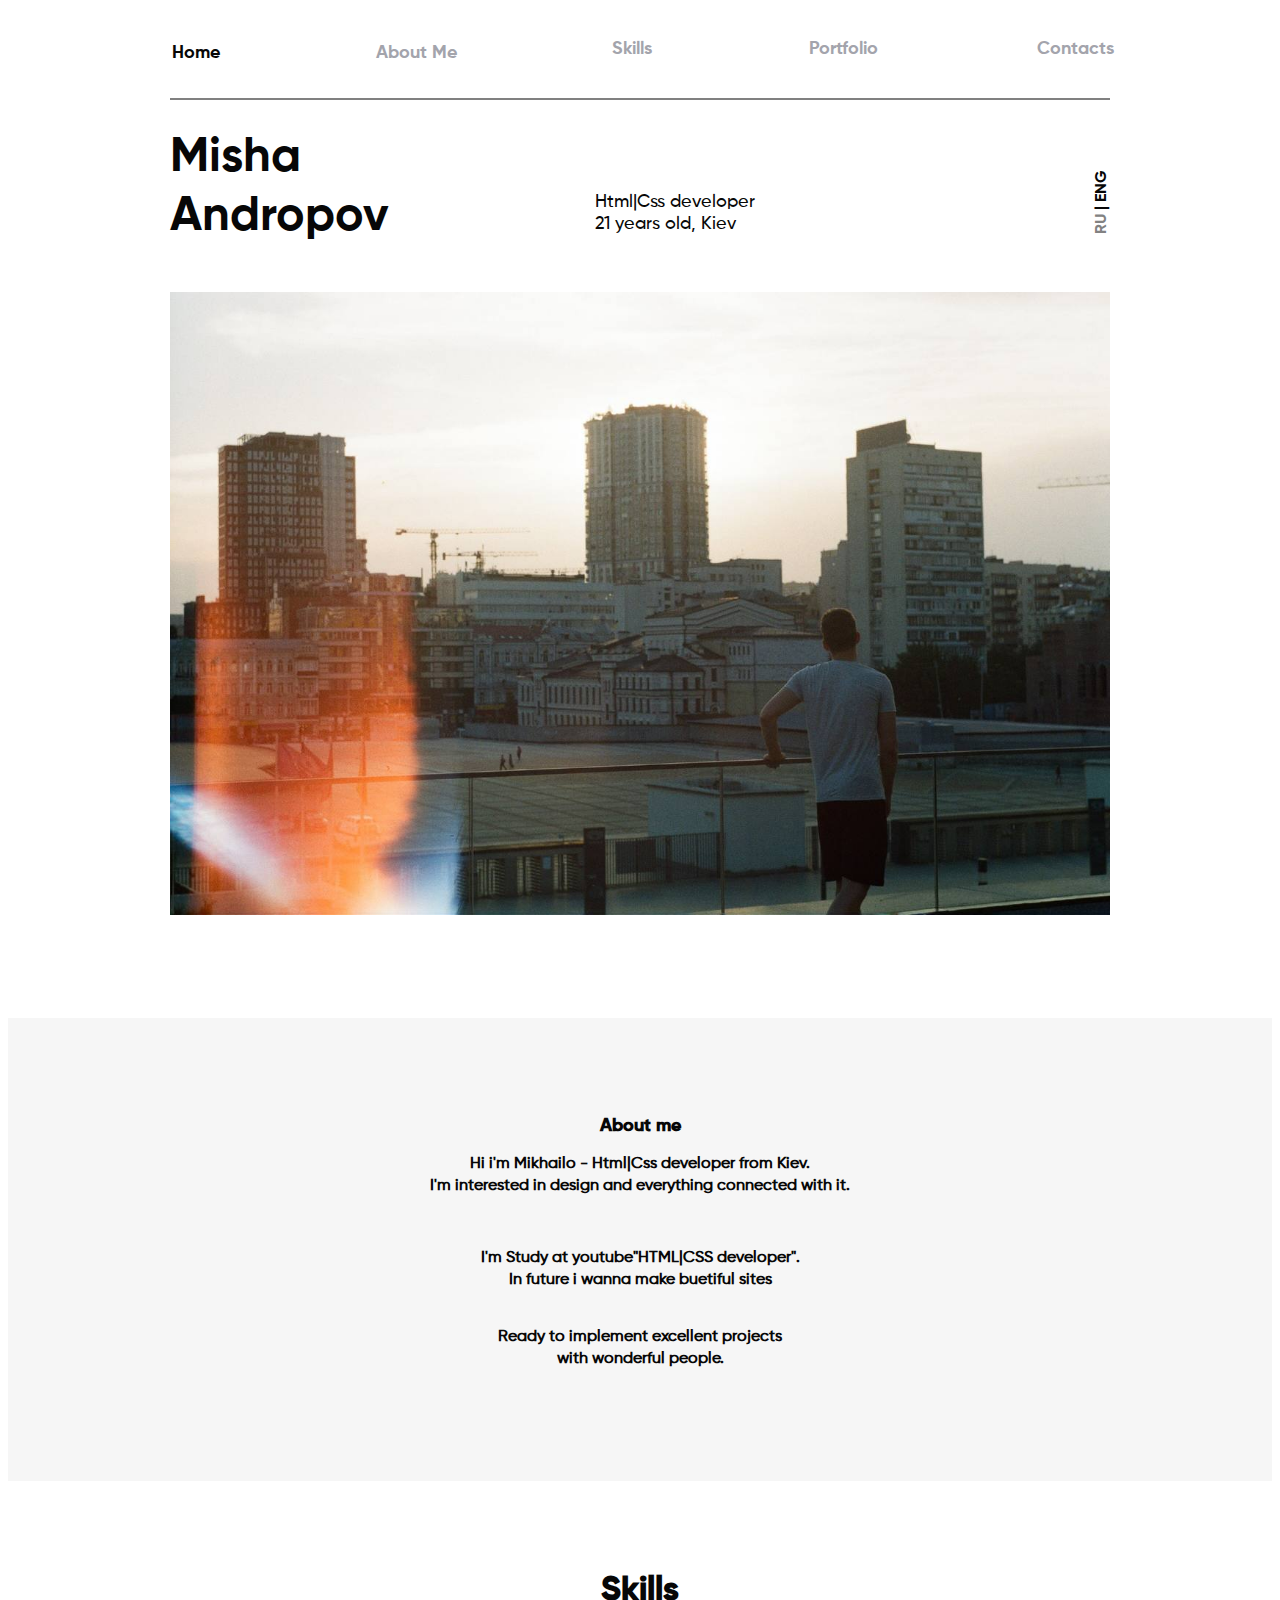
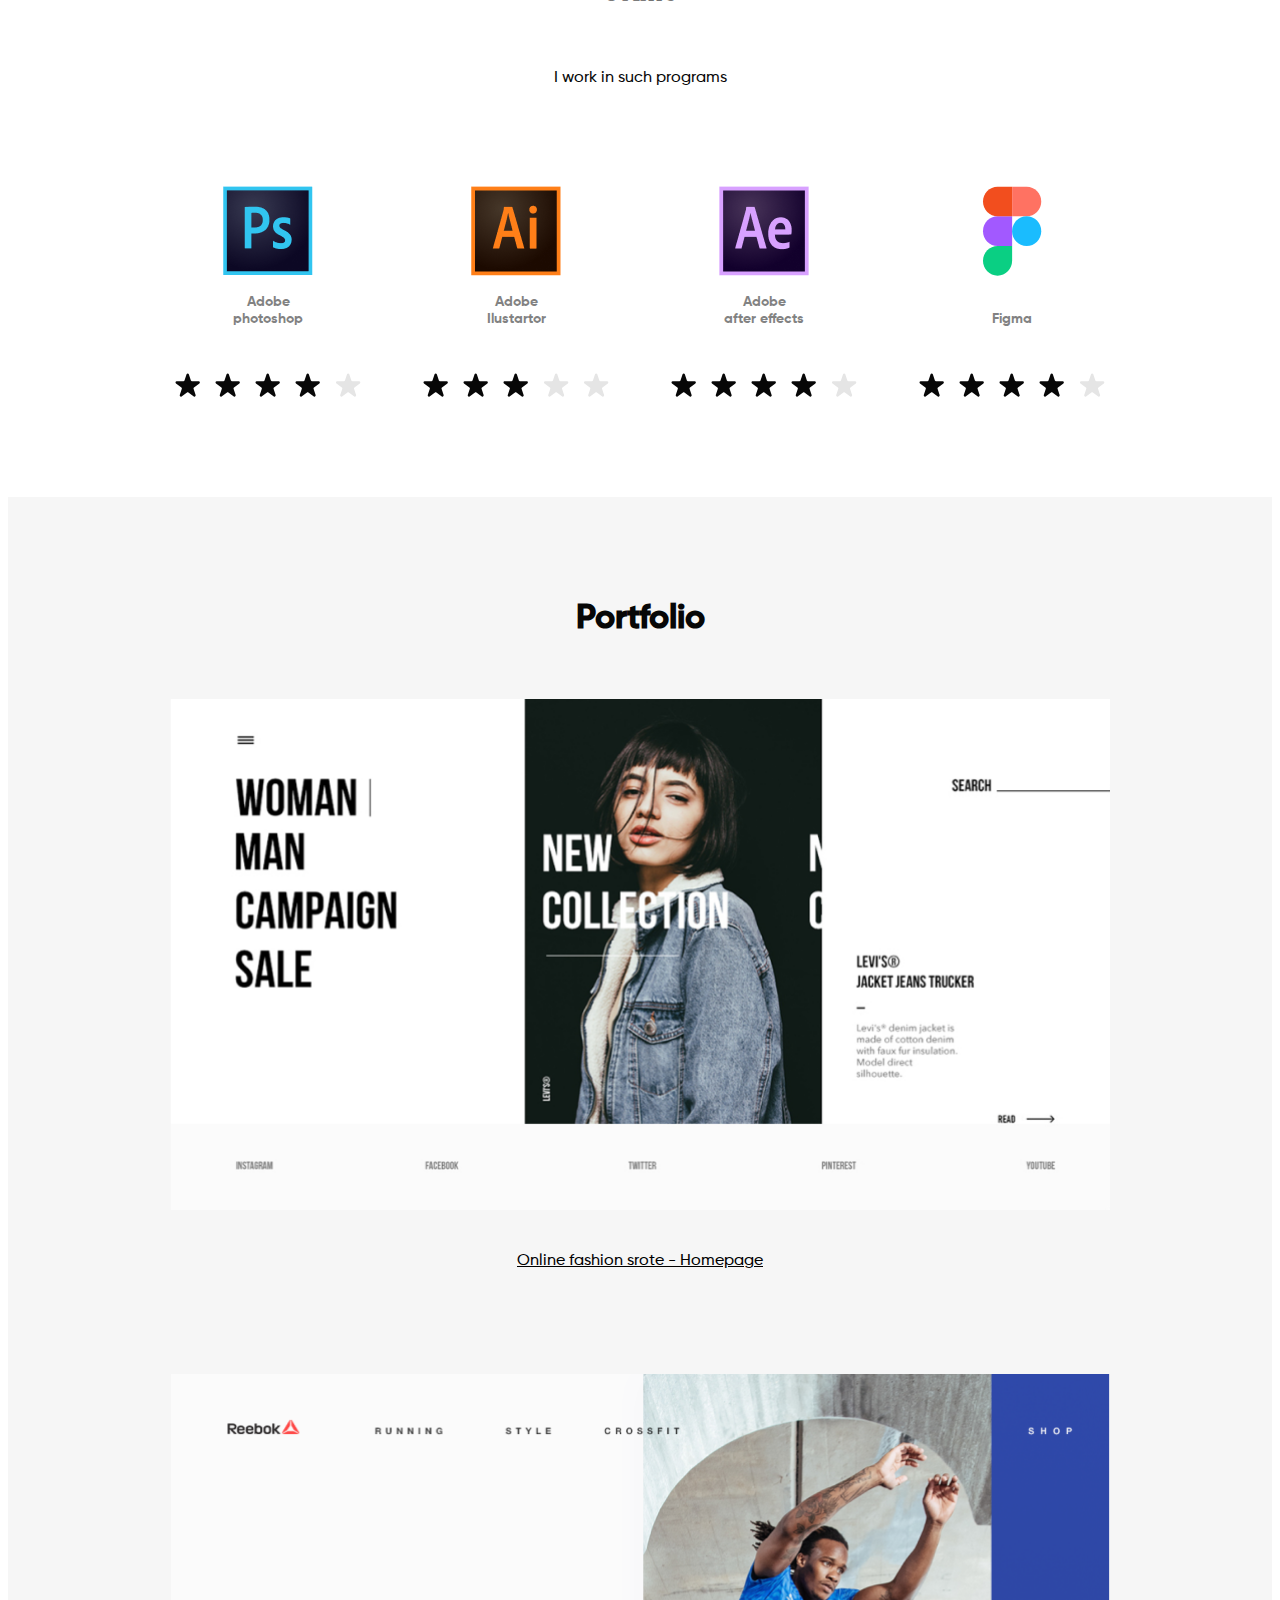
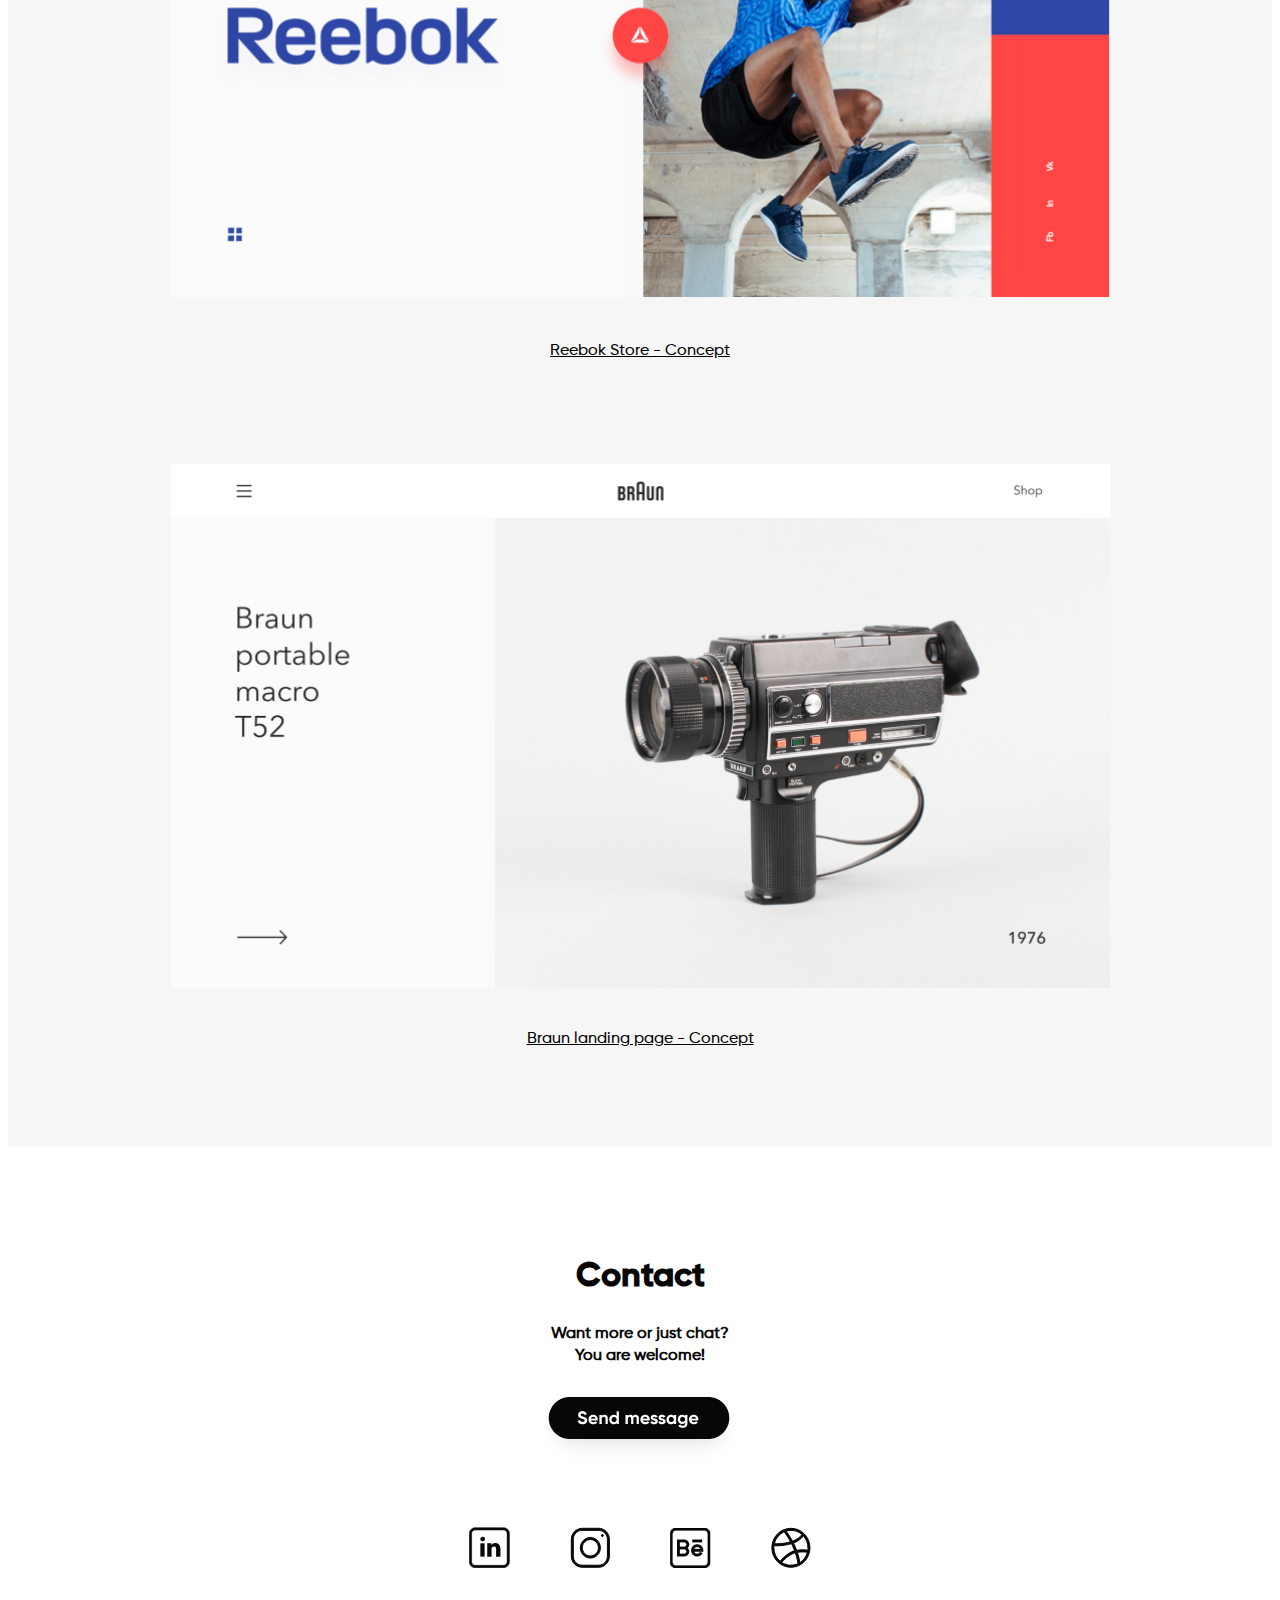
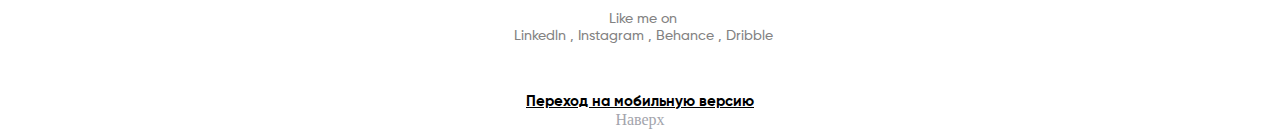
==== commit 783cce71: "Purple" ====
--- a/1.html
+++ b/1.html
@@ -6,15 +6,16 @@
     <title>First_Site</title>
   </head>
   <body>
-    <header class="header">
-      <nav class="nav">
+    <header class="header">   
+      <div class="header__inner">  
+      <nav class="nav">           
         <a id="home" class="nav__link active" href="#home">Home</a>
         <a id="aboutmee" class="nav__link" href="#aboutme">About me</a>
-        <a class="nav__link" href="#skills">Skills</a>
+        <a id="skillss" class="nav__link" href="#skills">Skills</a>
         <a id="portfolioo" class="nav__link" href="#portfolio">Portfolio</a>
         <a id="contactss" class="nav__link" href="#contacts">Contacts</a>
-      </nav>
-    
+       </nav>
+      </div>
     <hr color="grey" />
     <br>
     <br>
@@ -46,44 +47,46 @@
       <br>
       <br>
       <br>
-      
       <div class="my_skills">
-        <div class="photoshop">
-          <img id="ps" src="PS.png" alt=photoshop>
+        <div class="skill_images">
+          <img id="ps"  src="PS.png" alt=photoshop>
           <p id="ps_text" class="text_skill">Adobe<br>photoshop</p>
-          <img class="star_ps" src="Star.svg" alt="">
-          <img class="star_ps" src="Star.svg" alt="">
-          <img class="star_ps" src="Star.svg" alt="">
-          <img class="star_ps" src="Star.svg" alt="">
-          <img class="star_ps" src="Star4.svg" alt="">
+          <img class="star" src="Star.svg" alt="">
+          <img class="star" src="Star.svg" alt="">
+          <img class="star" src="Star.svg" alt="">
+          <img class="star" src="Star.svg" alt="">
+          <img class="star" src="Star4.svg" alt="">
        </div>  
-       <div class="adobe_ilustrator">
+       
+       <div class="skill_images">
         <img id="ai" src="AI.png" alt=adobe_ilustartor>
           <p id="ai_text" class="text_skill">Adobe<br>Ilustartor</p>
-          <img class="star_ai" src="Star.svg" alt="">
-          <img class="star_ai" src="Star.svg" alt="">
-          <img class="star_ai" src="Star.svg" alt="">
-          <img class="star_ai" src="Star4.svg" alt="">
-          <img class="star_ai" src="Star4.svg" alt="">
+          <img class="star" src="Star.svg" alt="">
+          <img class="star" src="Star.svg" alt="">
+          <img class="star" src="Star.svg" alt="">
+          <img class="star" src="Star4.svg" alt="">
+          <img class="star" src="Star4.svg" alt="">
        </div>     
-       <div class="adobe_after_effects">
-        <img id="ae" src="AE.png" alt=adobe_after-effects>
+       <div class="skill_images">
+        <img  id="ae" src="AE.png" alt=adobe_after-effects>
           <p id="ae_text" class="text_skill">Adobe<br>after effects</p>
-          <img class="star_ae" src="Star.svg" alt="">
-          <img class="star_ae" src="Star.svg" alt="">
-          <img class="star_ae" src="Star.svg" alt="">
-          <img class="star_ae" src="Star.svg" alt="">
-          <img class="star_ae" src="Star4.svg" alt="">
+          <img class="star" src="Star.svg" alt="">
+          <img class="star" src="Star.svg" alt="">
+          <img class="star" src="Star.svg" alt="">
+          <img class="star" src="Star.svg" alt="">
+          <img class="star" src="Star4.svg" alt="">
        </div> 
-       <div class="figma">
+       <div class="skill_images">
         <img id="figma_photo" src="123456.svg" alt=figma>
           <p id="text_figma" class="text_skill"><br>Figma</p>
-          <img class="star_figma" src="Star.svg" alt="">
-          <img class="star_figma" src="Star.svg" alt="">
-          <img class="star_figma" src="Star.svg" alt="">
-          <img class="star_figma" src="Star.svg" alt="">
-          <img class="star_figma" src="Star4.svg" alt="">
-       </div> 
+          <img class="star" src="Star.svg" alt="">
+          <img class="star" src="Star.svg" alt="">
+          <img class="star" src="Star.svg" alt="">
+          <img class="star" src="Star.svg" alt="">
+          <img class="star" src="Star4.svg" alt="">
+        </div> 
+      </div>
+      </div>
       </div>
     </div>
     </div>
--- a/1.css
+++ b/1.css
@@ -9,42 +9,58 @@
 
 
 .nav{
-  font-size: 18px;
-line-height: 22px;
+  /* font-size: 18px;
+line-height: 22px; */
 text-transform: uppercase;
   display: flex;
   justify-content: space-between;
   align-items: flex-end;
 }
 
+
 #home{
   position: relative;
   right: 28px;
   top: 4px;
+  font-size: 1.125em;
+  line-height: 22px;
 }
 
 #aboutmee{
   position: relative;
   right: 13px;
   top: 4px; 
-}
+  font-size: 1.125em;
+  line-height: 22px;
+}
+
 
 #item{
   margin-top: 1px;
 }
+#skillss{
+  font-size: 1.125em;
+  line-height: 22px;
+}
 
 #aboutMe{
   margin-bottom: -0.000001px;
+  font-size: 1.125em;
+  line-height: 22px;
 }
 
 #portfolioo{
   position: relative;
   left: 16px; 
+  font-size: 1.125em;
+  line-height: 22px;
 }
 
 #contactss{
   position: relative;
   left: 34px; 
+  font-size: 1.125em;
+  line-height: 22px;
 }
 
 #contacts{
@@ -112,7 +128,7 @@
 
 .lagnuage{
 transform: rotate(270deg);  
-font-size: 16px;
+font-size: 1em;
 font-family: "Gilroy-Bold";
 text-decoration: none;
 text-transform: uppercase;
@@ -139,7 +155,7 @@
   right: 43px;
   bottom: 27px;
   font-family: "Gilroy-Medium";
-  font-size: 18px;
+  font-size: 1.125em;
   line-height: 22px;
   color: #070707;
 
@@ -162,7 +178,7 @@
 .fio{
   position: relative;
   bottom: 15px;
-  font-size: 47px;
+  font-size: 3em;
   line-height: 59px;
   color: #070707;
   font-family:"Gilroy-Bold"
@@ -210,95 +226,32 @@
 
 
 .my_skills{
-  
+  width: 100%;
 display: flex;
-justify-content: space-around;
+justify-content: space-between;
 padding-top: 27px;
 padding-bottom: 70px;
 height: 88px;
-position: relative;
-  right: 20px; 
-
 }
 
 #ps{
-  height: 88px;
-  width: 88px;
-  position: relative;
-  right: 10px;
-  bottom: 10px;
-}
-
-#ps_text{
-  position: relative;
-  right: 10px;
-  bottom: 5px;
-}
-
-.star_ps{
-  position: relative;
-  right: 10px;
-  bottom: 10px;
+width: 90px;
+height: 90px;
+}
+
+
+.star{
   margin: 0 5px;
-}
-
-#ai{
-  position: relative;
-  left: 10px;
-  bottom: 10px;
-}
-
-#ai_text{
-  position: relative;
-  left: 8px;
-  bottom: 7px;
-}
-
-.star_ai{
-  position: relative;
-  left: 12px;
-  bottom: 12px;
-  margin: 0 5px;
+  width: 26px;
+  height: 26px;
 }
 
 #figma_photo{
-  position: relative;
-  left: 55px;
-  bottom: 10px;
-
-}
-
-.star_ae{
-  position: relative;
-  bottom: 12px;
-  left: 33px;
-  margin: 0 5px;
-}
-
-#ae{
-  position: relative;
-  left: 30px;
-  bottom: 10px;
-}
-
-#ae_text{
-  position: relative;
-  left: 33px;
-  bottom: 8px;
-}
-
-#text_figma{
-  position: relative;
-  bottom: 23px;
-  left: 55px;
-}
-
-.star_figma{
-position: relative;
-bottom: 12px;
-margin: 0 5px;
-left: 55px;
-}
+  height: 90px;
+  width: 90px;
+}
+
+
 
 
 .text_skill{
@@ -397,7 +350,6 @@
 
 .ikonka{
   padding: 50px;
-
   margin: 0 -22px;
 
 }
@@ -431,13 +383,36 @@
   font-size: 15px;
 }
 
- 
-@media screen and (max-width: 375px){
-  .my_skills{
-    width: 100%;
-    height: auto;
+.skill_images{
+
+}
+
+@media screen and (max-width: 900px) {
+  .header__inner, .header__iner{
+font-size: 0.9em;
   }
+  
+}
+
+
+@media screen and (max-width: 880px){
+  .skill_images{
+    display: inline-block;
+    
   }
-  
-
-
+}
+
+
+
+@media screen and (max-width: 700px){
+  .header__inner, .header__iner{
+    font-size: 0.7em;
+  }
+}
+
+@media screen and (max-width: 550px){
+  .header__inner, .header__iner{
+    font-size: 0.57em;
+  }
+}
+
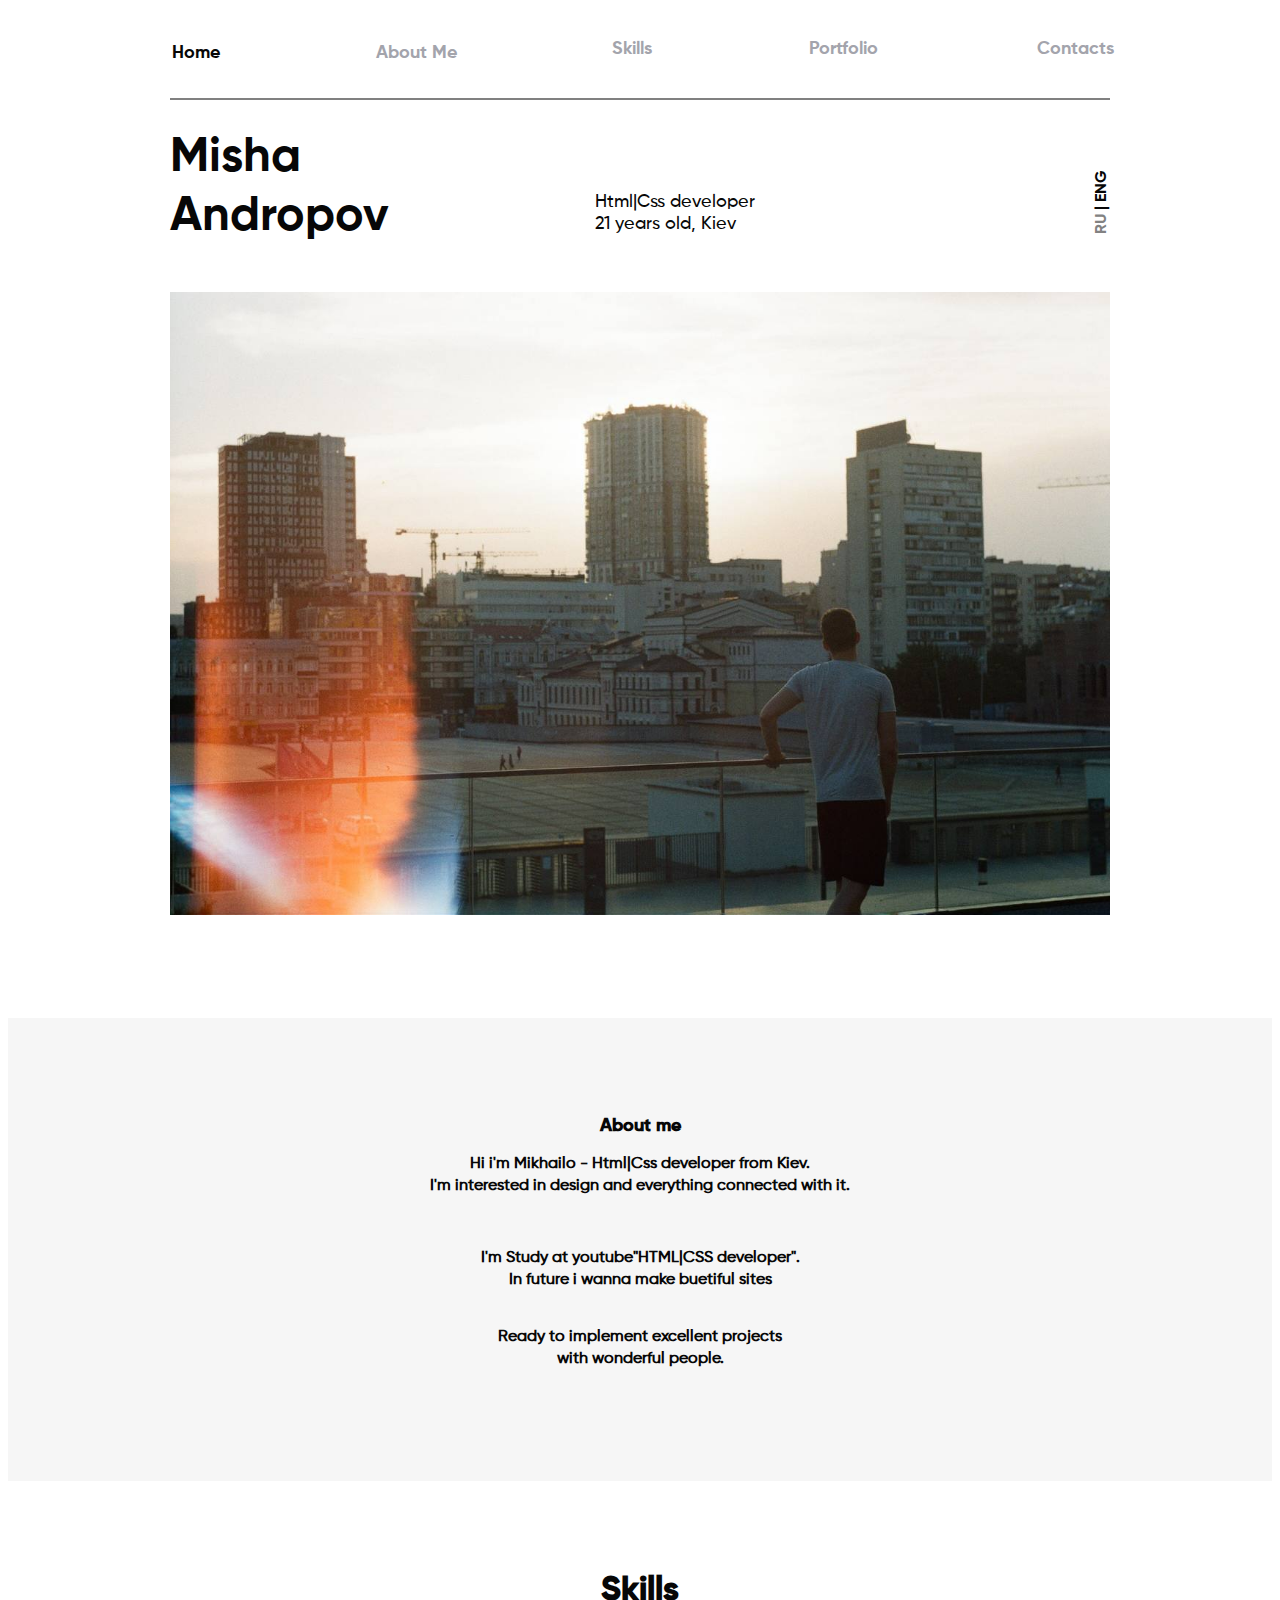
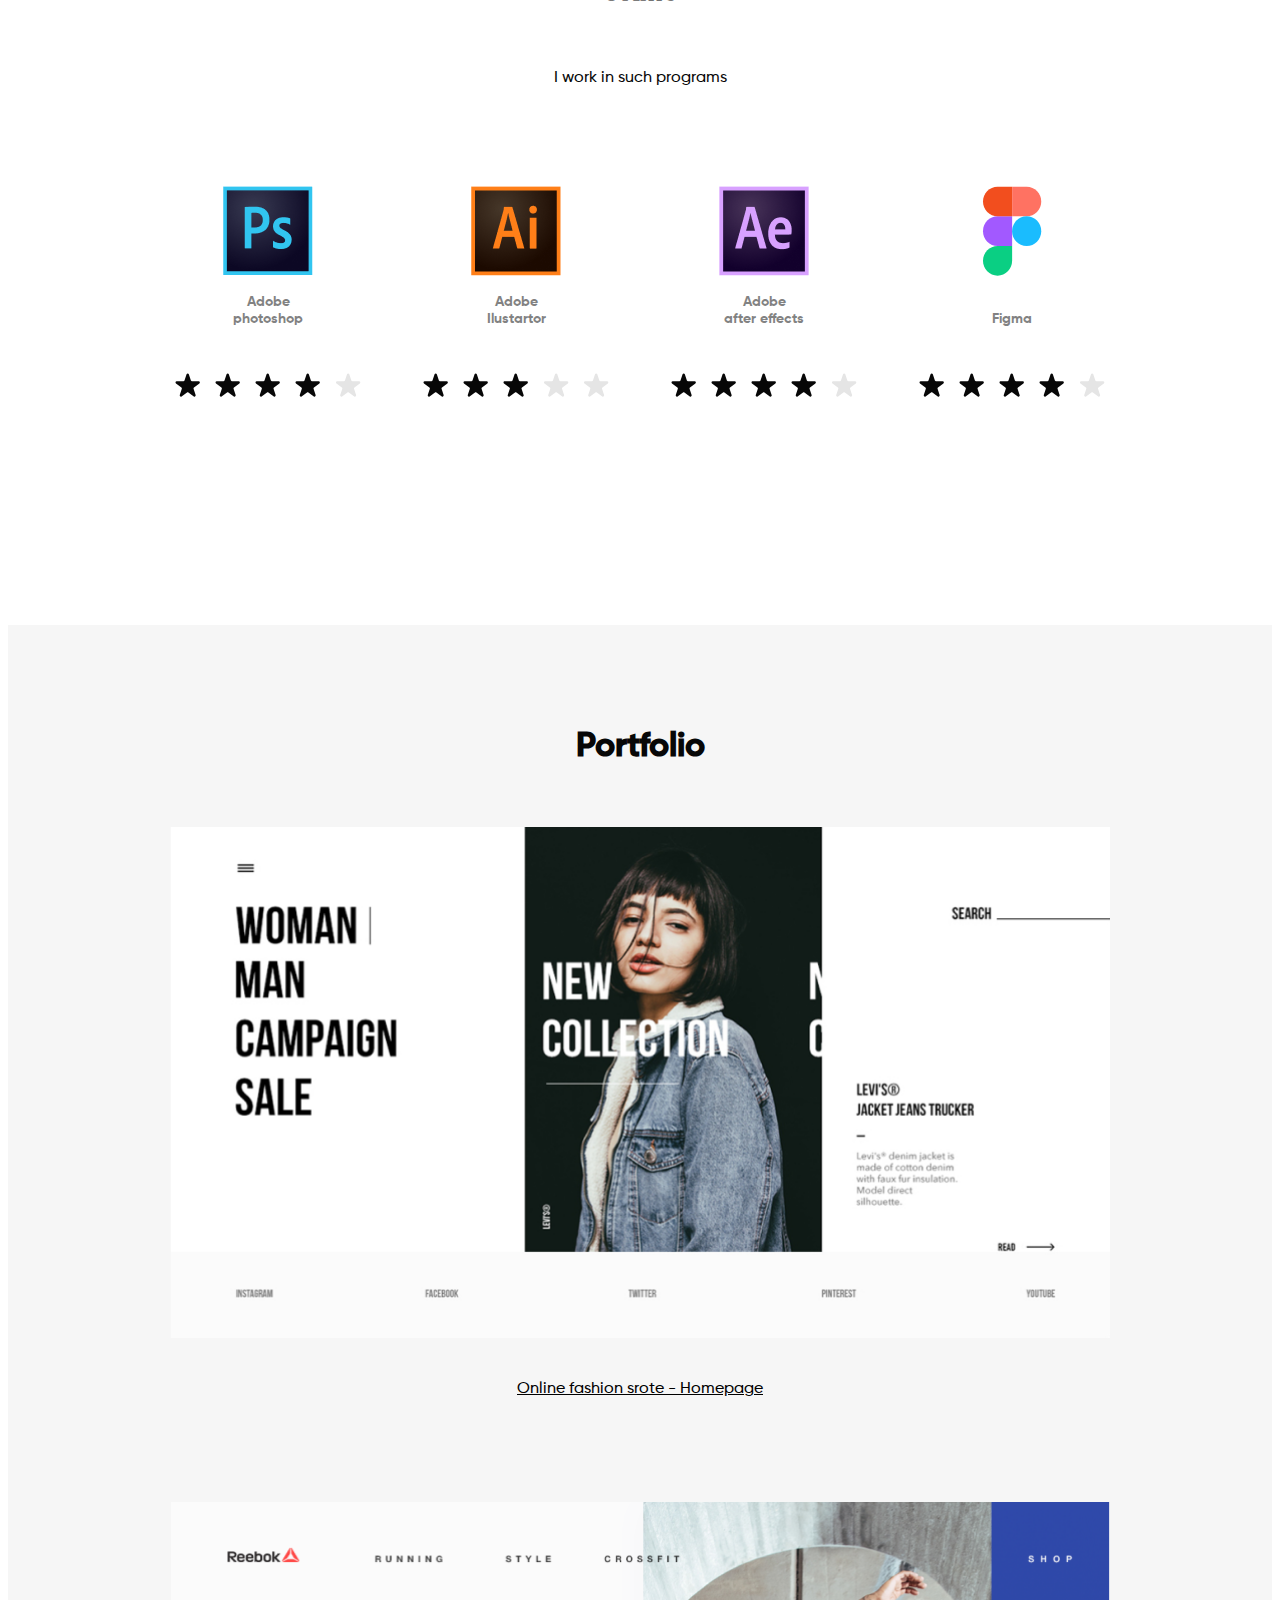
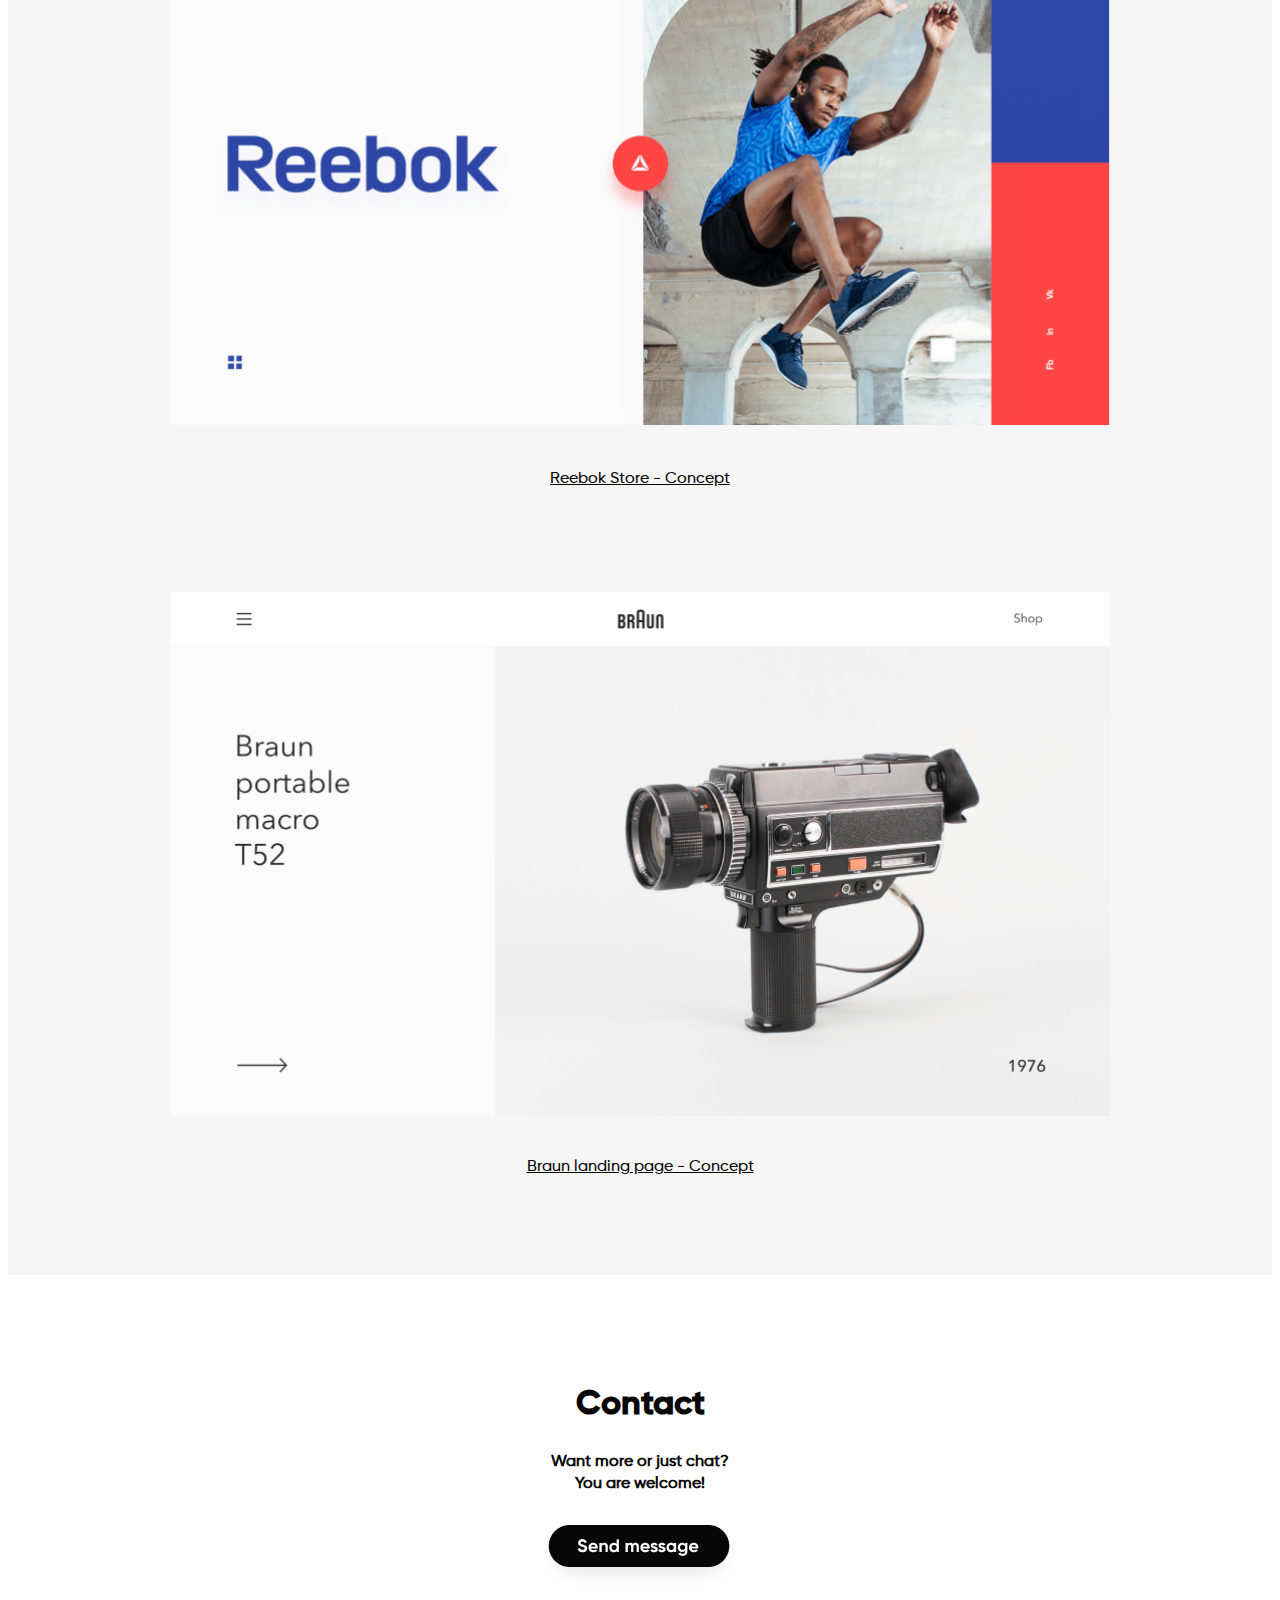
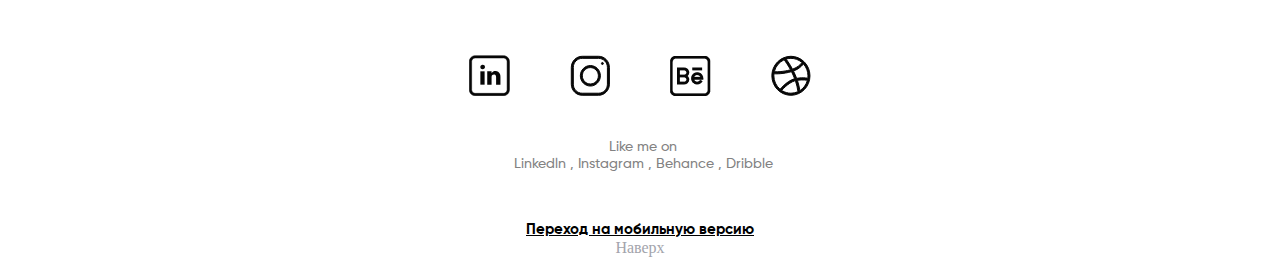
==== commit 67b5ffac: "LastUpadte1" ====
--- a/1.html
+++ b/1.html
@@ -10,16 +10,26 @@
       <div class="header__inner">  
       <nav class="nav">           
         <a id="home" class="nav__link active" href="#home">Home</a>
-        <a id="aboutmee" class="nav__link" href="#aboutme">About me</a>
+        <a id="aboutmee" class="nav__link" href="#aboutMe">About me</a>
         <a id="skillss" class="nav__link" href="#skills">Skills</a>
         <a id="portfolioo" class="nav__link" href="#portfolio">Portfolio</a>
         <a id="contactss" class="nav__link" href="#contacts">Contacts</a>
        </nav>
-      </div>
-    <hr color="grey" />
+          <hr color="grey" />
+  </div>
     <br>
     <br>
     <div class="header__iner">
+      <div class="dropdown">
+        <a href="#dropdown-child"><img id="menu" src="images/menu.svg" alt=""></a>
+        <div class="dropdown-child">
+          <a href="#home">Home</a>
+          <a href="#aboutMe">About Me</a>
+          <a href="#skills">Skills</a>
+          <a href="#portfolio">Portfolio</a>
+          <a href="#contacts">Contacts</a>
+        </div>
+    </div>
       <div class="fio">Misha<br />Andropov</div>
       <div class="aboutme"><br><br><br>Html|Css developer<br />21 years old, Kiev</div>
       <div class="lagnuage">
--- a/1.css
+++ b/1.css
@@ -34,6 +34,30 @@
   line-height: 22px;
 }
 
+.dropdown {
+  position: relative;
+  left: 370px;
+  top: 25px;
+  
+}
+
+.dropdown-child {
+  display: none;
+  background-color: black;
+  
+}
+
+.dropdown-child a {
+  color: white;
+  padding-bottom: 8px; 
+  text-decoration: none;
+  display: block;
+  margin: 0;
+    padding: 0;
+}
+.dropdown:hover .dropdown-child {
+  display: block;
+}
 
 #item{
   margin-top: 1px;
@@ -231,12 +255,13 @@
 justify-content: space-between;
 padding-top: 27px;
 padding-bottom: 70px;
-height: 88px;
+
 }
 
 #ps{
 width: 90px;
 height: 90px;
+
 }
 
 
@@ -395,9 +420,15 @@
 }
 
 
-@media screen and (max-width: 880px){
+@media screen and (max-width: 816px){
+  .my_skills{
+    display: flex; 
+    flex-wrap: wrap;
+    width: 420px;
+    margin: 0 auto;
+  }
   .skill_images{
-    display: inline-block;
+    padding-bottom: 35px;
     
   }
 }
@@ -416,3 +447,29 @@
   }
 }
 
+
+@media screen and (max-width: 530px){
+  .header__inner, .lagnuage {
+    display: none;
+  }
+  .header__iner{
+    display: flex;
+    flex-direction: column;
+    align-items: flex-start;
+  }
+  .aboutme{
+    position: relative;
+    left: 6px;
+    font-size: 1.4em;
+  }
+  .fio{
+    font-size: 4em;
+  }
+}
+
+@media screen and (min-width: 530px){
+  .dropdown, .dropdown-child{
+    display: none;
+    
+  } 
+}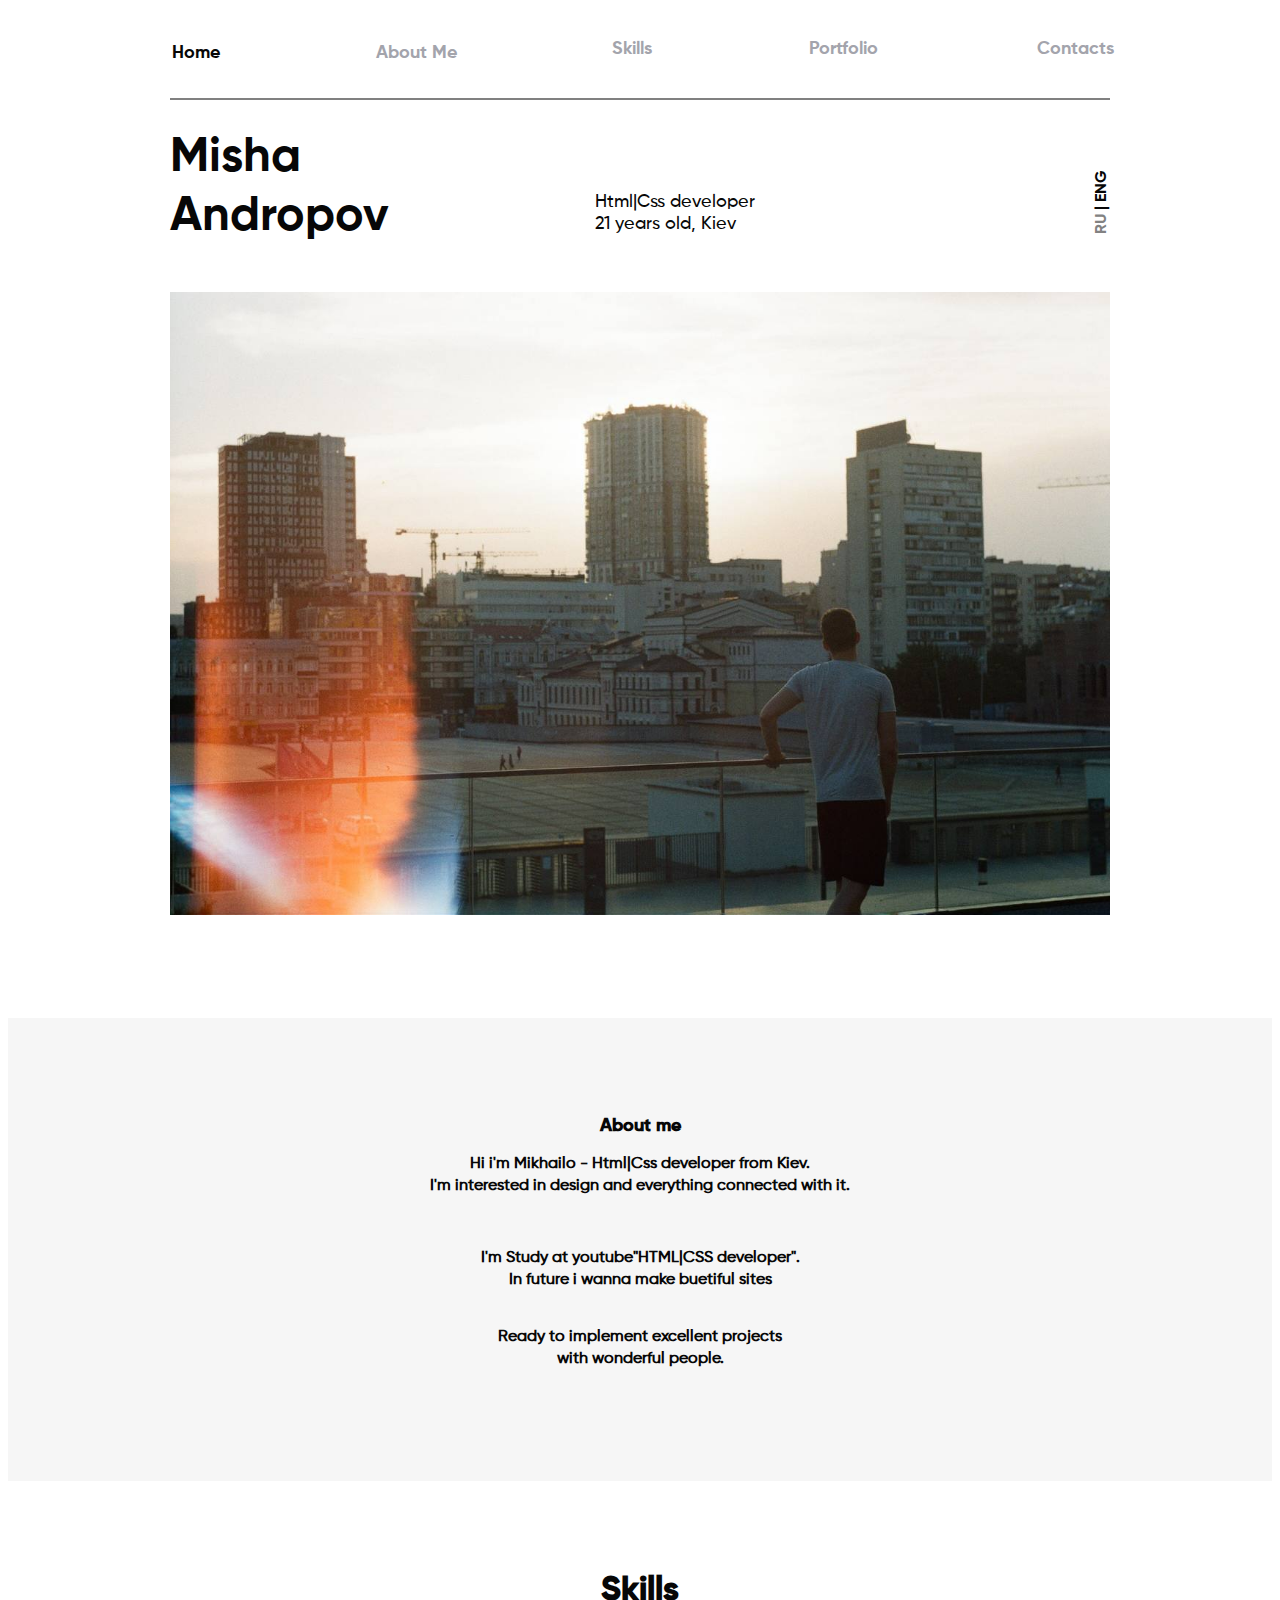
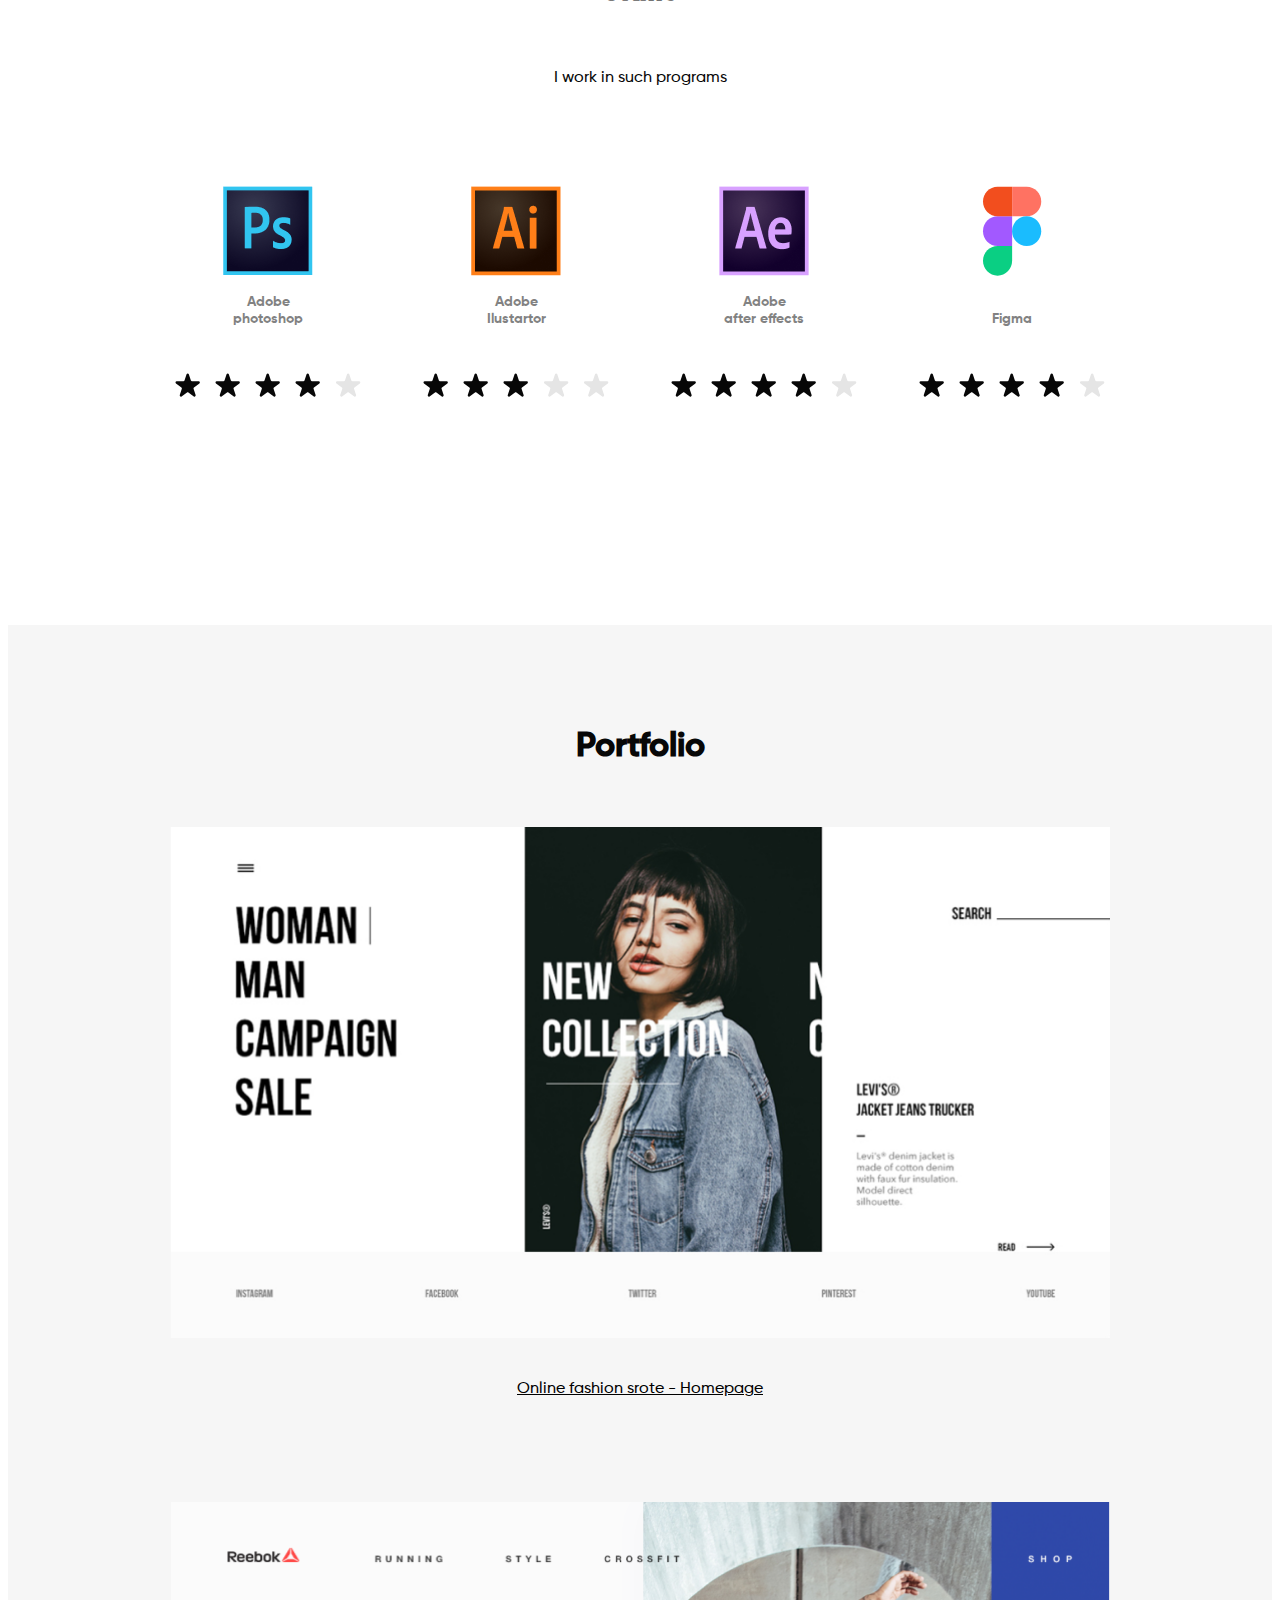
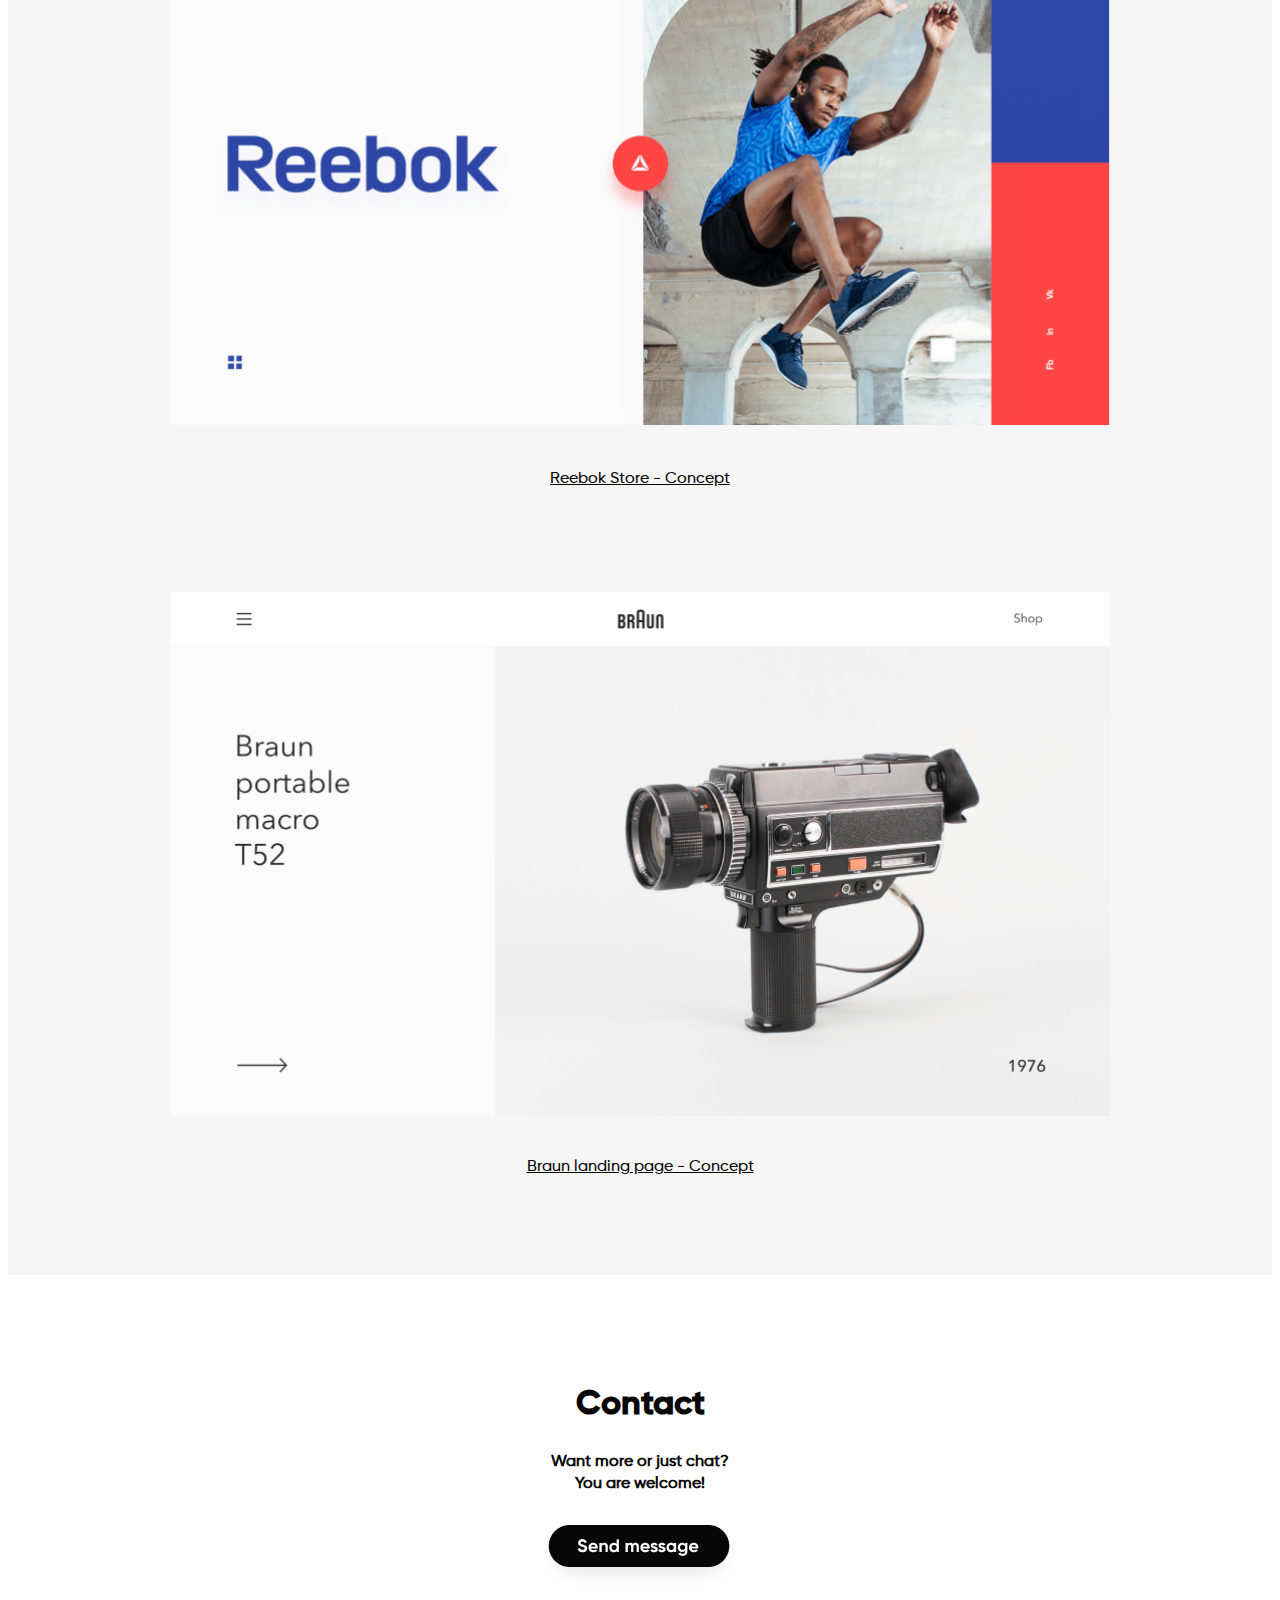
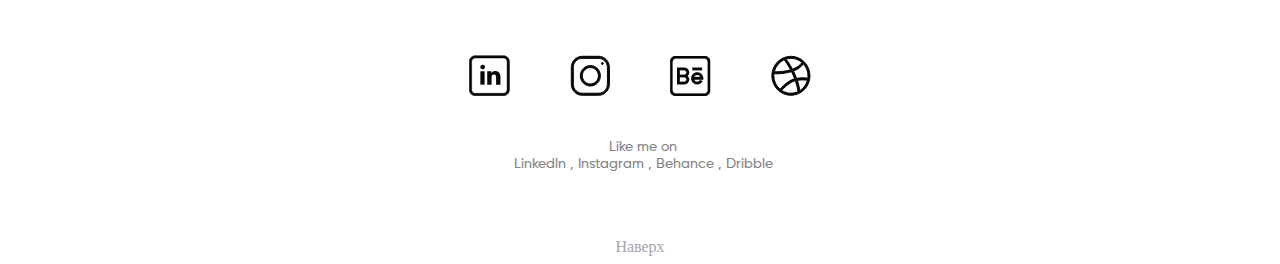
==== commit bada4325: "LastUpdate55" ====
--- a/1.html
+++ b/1.html
@@ -2,6 +2,7 @@
 <html lang="en">
   <link rel="stylesheet" href="1.css" />
   <head>
+    <meta name="viewport" content="width=device-width, initial-scale=1.0">
     <meta charset="UTF-8" />
     <title>First_Site</title>
   </head>
@@ -143,7 +144,7 @@
         
           <br>
           <br>
-          <a id="mobile_link" href="index.html">Переход на мобильную версию</a>
+          <!-- <a id="mobile_link" href="index.html">Переход на мобильную версию</a> -->
           <br>
           <a class="top" href="#top">Наверх</a>
         </div>
--- a/1.css
+++ b/1.css
@@ -35,10 +35,8 @@
 }
 
 .dropdown {
-  position: relative;
-  left: 370px;
-  top: 25px;
-  
+  position: absolute;
+  right: 0;
 }
 
 .dropdown-child {
@@ -104,7 +102,7 @@
 
 .nav:hover,::after,
 .nav__link.active{
-opacity: 1;
+/* opacity: 1; */
 color: #070707;
 }
 
@@ -148,6 +146,7 @@
   justify-content: space-between;
   padding-bottom: 30px;
   align-items: flex-end;
+  /* position: absolute; */
 }
 
 .lagnuage{
@@ -448,14 +447,9 @@
 }
 
 
-@media screen and (max-width: 530px){
+/* @media screen and (max-width: 530px){
   .header__inner, .lagnuage {
     display: none;
-  }
-  .header__iner{
-    display: flex;
-    flex-direction: column;
-    align-items: flex-start;
   }
   .aboutme{
     position: relative;
@@ -465,11 +459,37 @@
   .fio{
     font-size: 4em;
   }
-}
-
-@media screen and (min-width: 530px){
+} */
+
+@media screen and (min-width: 471px){
   .dropdown, .dropdown-child{
     display: none;
     
   } 
+}
+
+@media screen and (max-width: 470px){
+  .header{
+    max-width: 100%;
+    width: 100%;
+  }
+
+  .header__iner {
+    display: flex;
+    flex-direction: column;
+    align-items: flex-start;   
+}
+.header__inner, .lagnuage {
+  display: none;
+}
+.aboutme{
+  position: relative;
+  left: 6px;
+  font-size: 1.4em;
+}
+.fio{
+  font-size: 4em;
+}
+
+
 }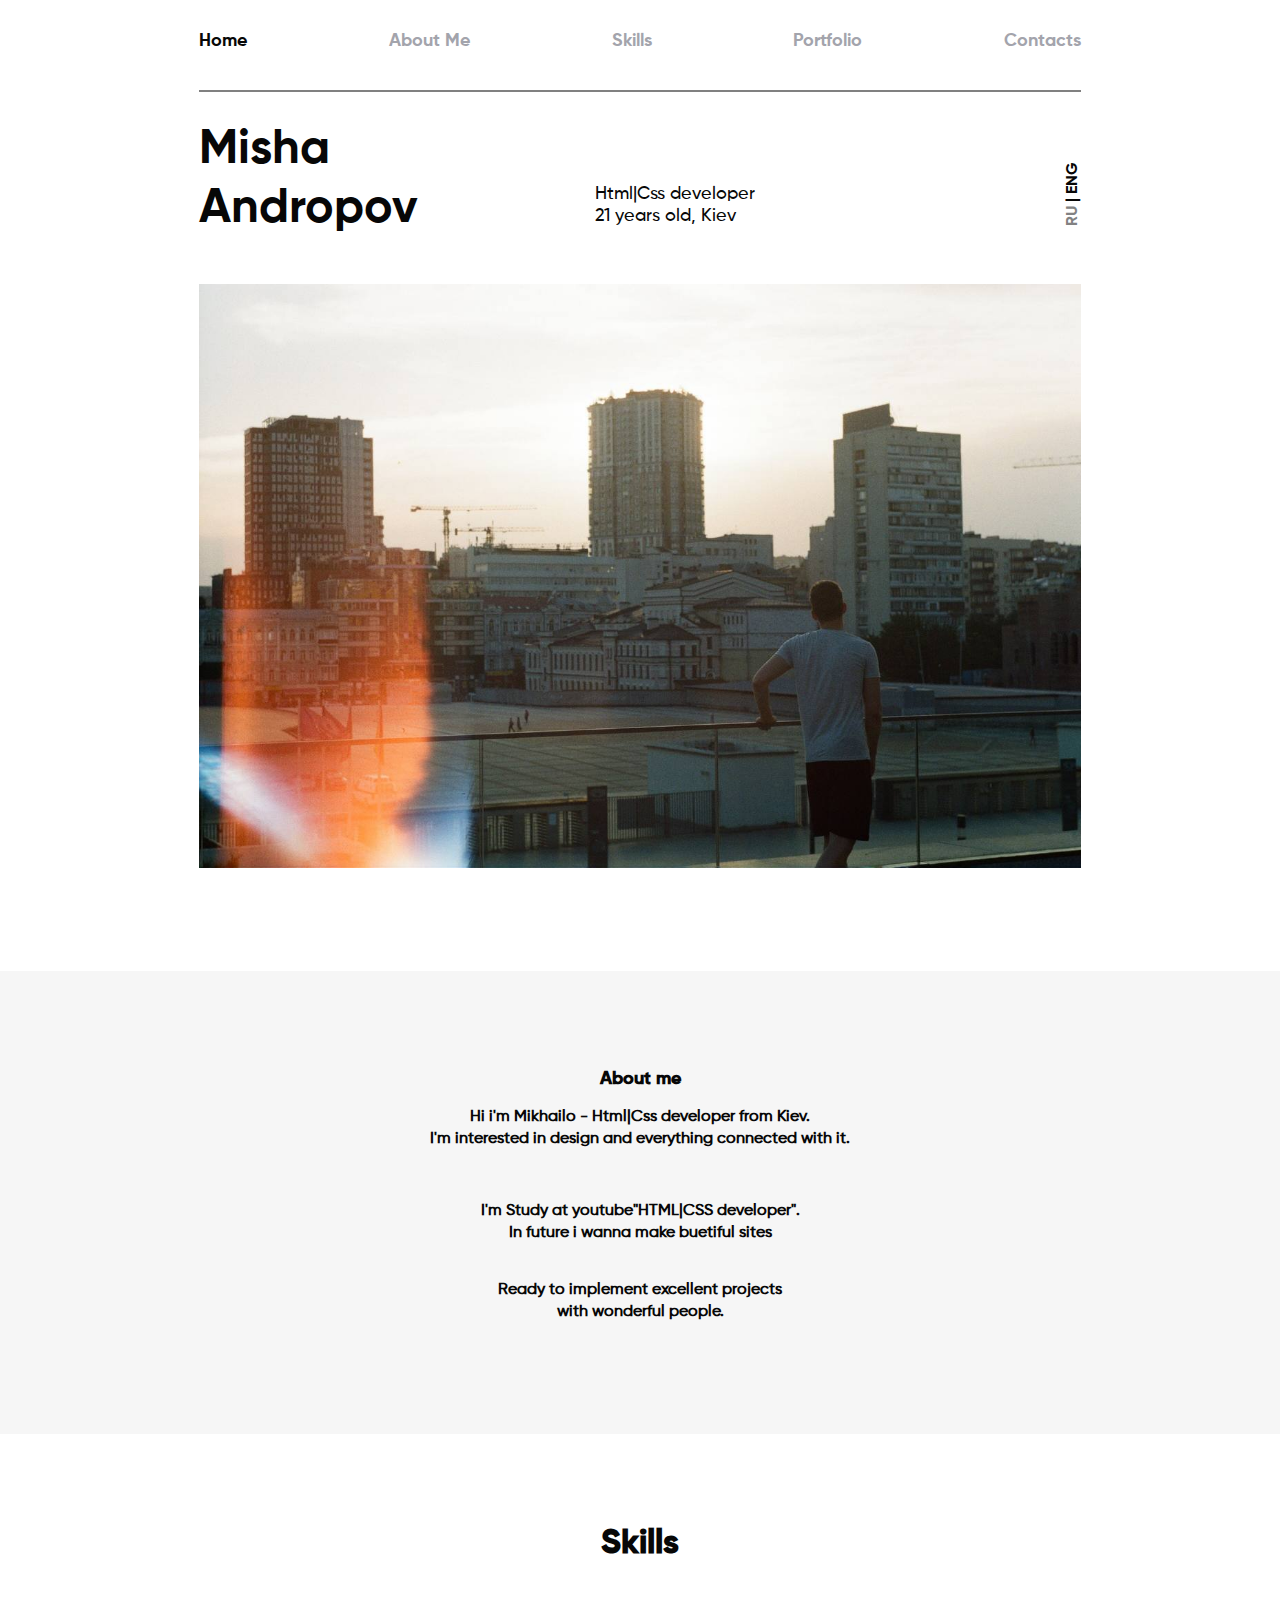
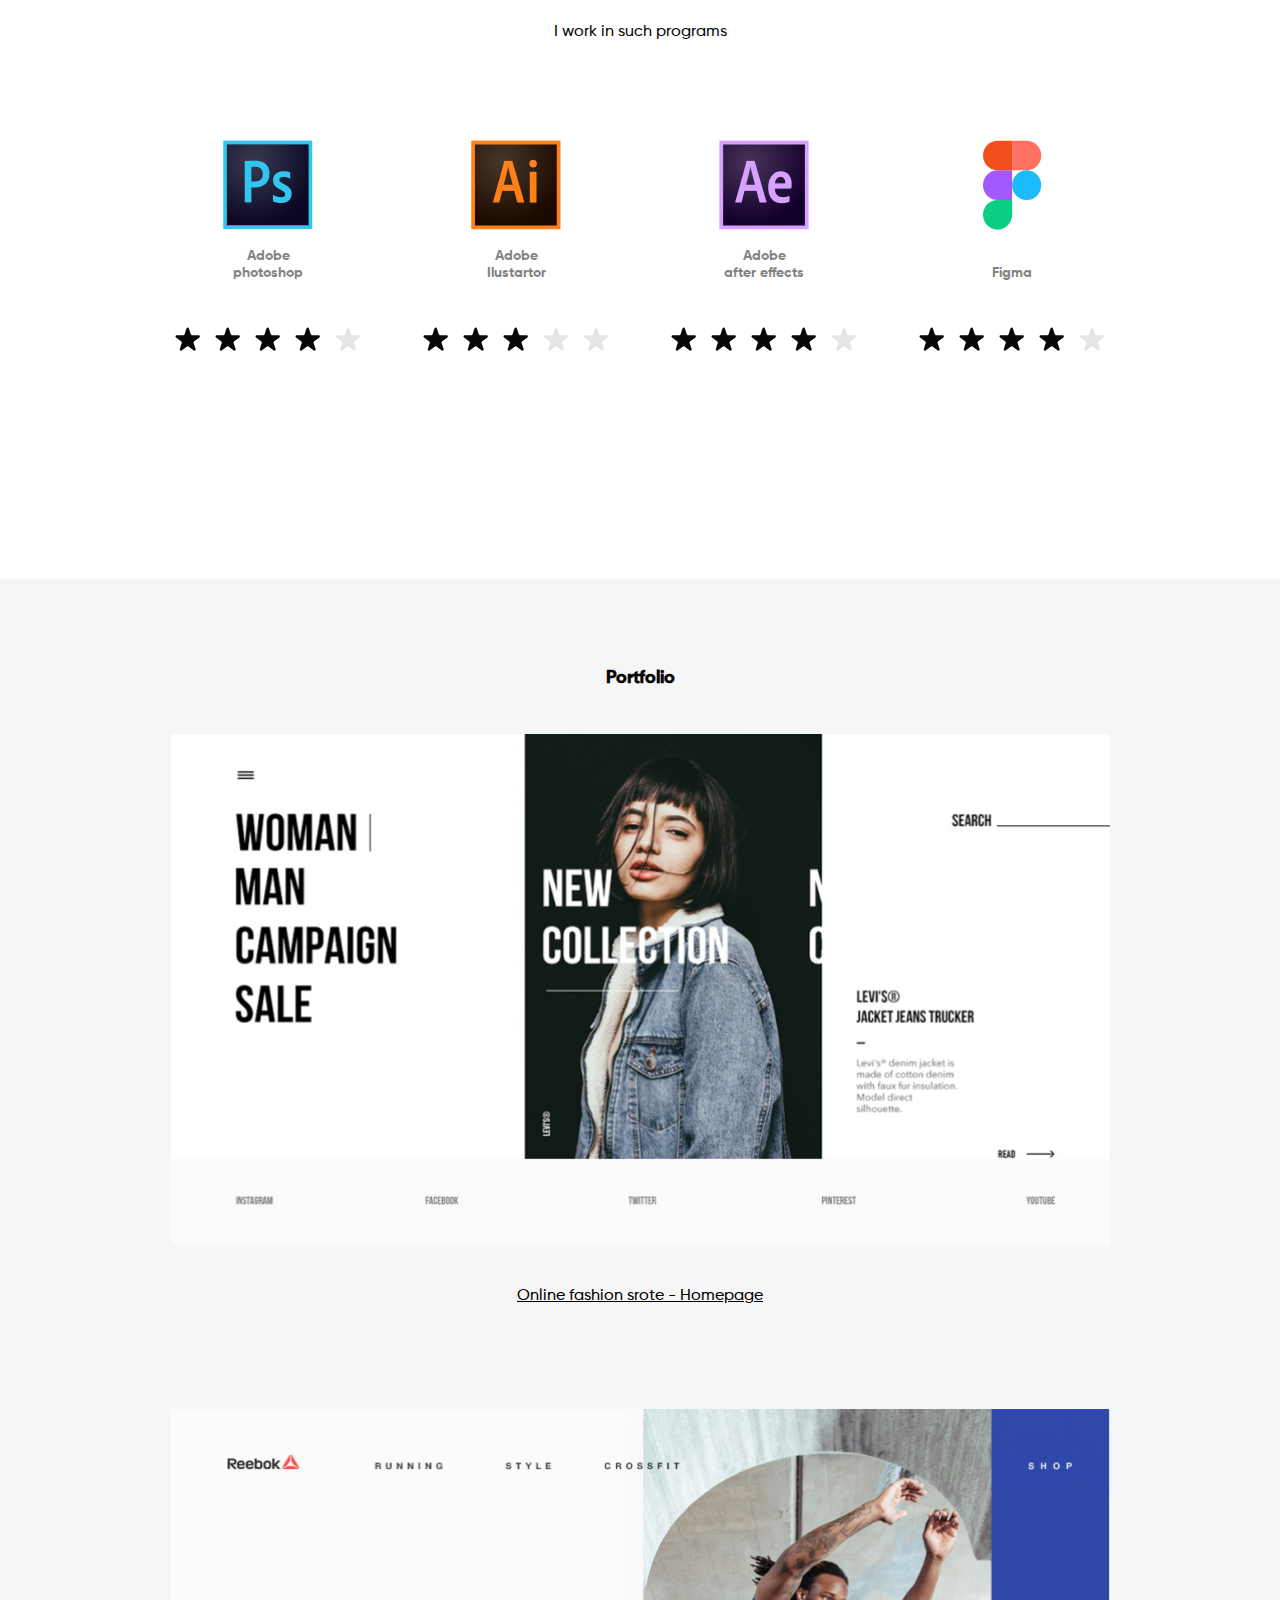
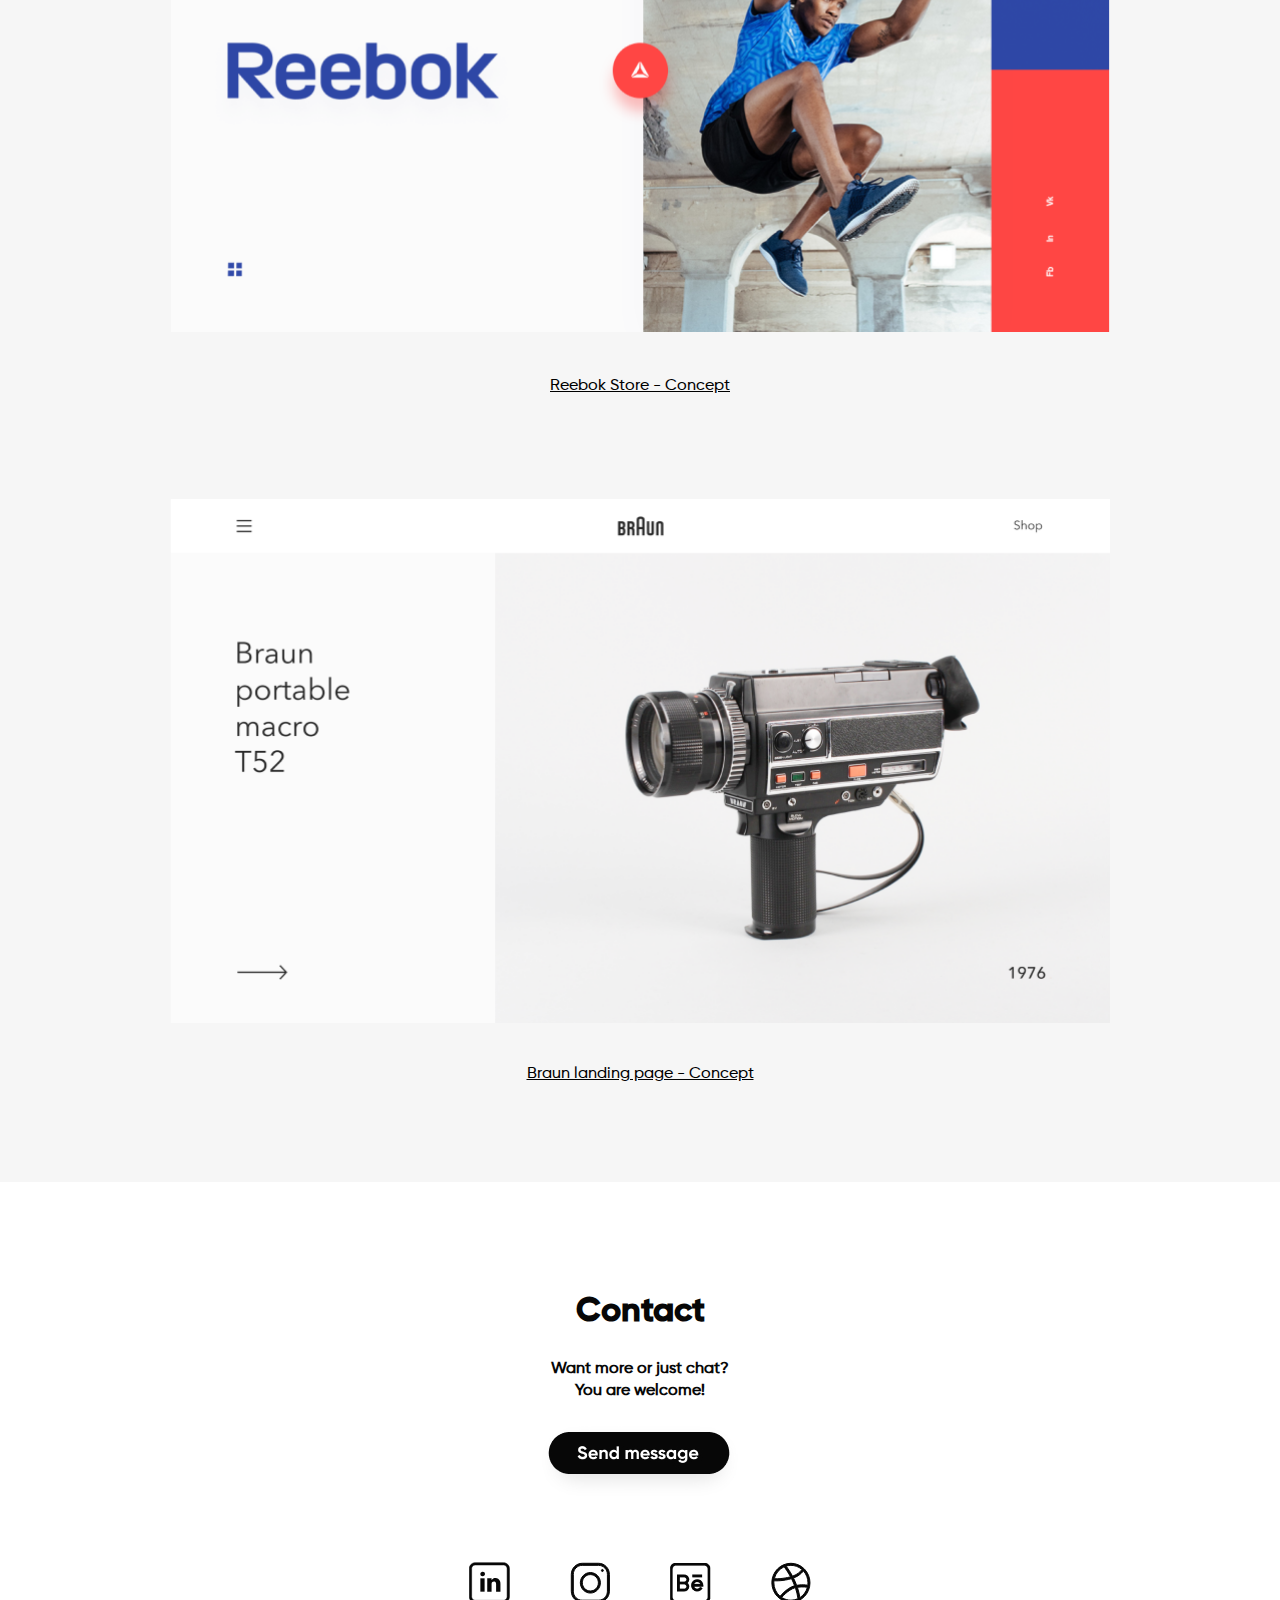
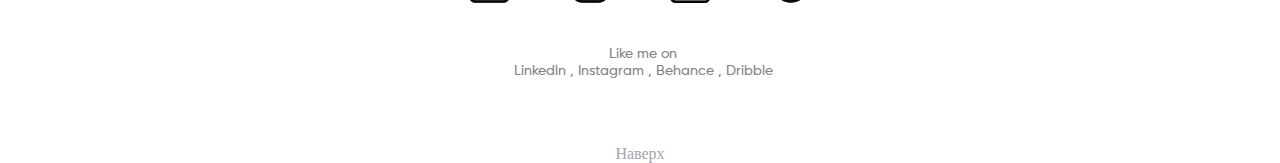
==== commit 7f9f2df1: "CoolUpadte" ====
--- a/1.html
+++ b/1.html
@@ -2,6 +2,7 @@
 <html lang="en">
   <link rel="stylesheet" href="1.css" />
   <head>
+    <meta http-equiv="X-UA-Compatible" content="IE=edge">
     <meta name="viewport" content="width=device-width, initial-scale=1.0">
     <meta charset="UTF-8" />
     <title>First_Site</title>
@@ -10,11 +11,11 @@
     <header class="header">   
       <div class="header__inner">  
       <nav class="nav">           
-        <a id="home" class="nav__link active" href="#home">Home</a>
-        <a id="aboutmee" class="nav__link" href="#aboutMe">About me</a>
-        <a id="skillss" class="nav__link" href="#skills">Skills</a>
-        <a id="portfolioo" class="nav__link" href="#portfolio">Portfolio</a>
-        <a id="contactss" class="nav__link" href="#contacts">Contacts</a>
+        <a id="home" class="nav__link active">Home</a>
+        <a id="aboutmee" class="nav__link">About me</a>
+        <a id="skillss" class="nav__link">Skills</a>
+        <a id="portfolio" class="nav__link">Portfolio</a>
+        <a id="contactss" class="nav__link">Contacts</a>
        </nav>
           <hr color="grey" />
   </div>
@@ -41,7 +42,7 @@
     <img class="my_Photo" src="2.jfif" alt="Its me" />
   </header>
 
-    <div class="conteiner_aboutme">
+    <div id="conteiner_aboutme" class="conteiner_aboutme">
     <div class="aboutme_text">
       <h4 class="tittle" id="aboutMe">About me</h4>
       <p class="font_medium"><b>Hi i'm Mikhailo - Html|Css developer from Kiev.<br>I'm interested in design and everything connected with it.</b></p>
@@ -52,7 +53,7 @@
     </div>
     </div>
     
-    <div class="container_skills">
+    <div id="container_skills" class="container_skills">
       <h4 class="tittle" id="skills">Skills</h4>
       <p id="text_skil" class="font_medium">I work in such programs</p>
       <br>
@@ -102,7 +103,7 @@
     </div>
     </div>
     
-    <div class="container_portfolio">
+    <div id="container_portfolio" class="container_portfolio">
     <div class="portfolio">
       <h2 class="tittle" id="portfolio">Portfolio</h2>
       <img class="portfolio_photo" src="store.png" alt="first site" />
@@ -121,7 +122,7 @@
     </div>
     </div>
       
-   <div class="contact">
+   <div id="contact" class="contact">
         <h4 class="tittle" id="contacts">Contact</h4>
         <p class="contact_text"><b>Want more or just chat?</b></p>
         <p class="contact_text"><b>You are welcome!</b></p>
@@ -146,8 +147,9 @@
           <br>
           <!-- <a id="mobile_link" href="index.html">Переход на мобильную версию</a> -->
           <br>
-          <a class="top" href="#top">Наверх</a>
+          <a id="top" class="top">Наверх</a>
         </div>
         </div>
+        <script src="js/main.js"></script>
   </body>
-</html>
+</html>--- a/1.css
+++ b/1.css
@@ -7,10 +7,10 @@
   src: url(Gilroy-Medium.ttf);
 }
 
-
+body{
+  margin: 0;
+}
 .nav{
-  /* font-size: 18px;
-line-height: 22px; */
 text-transform: uppercase;
   display: flex;
   justify-content: space-between;
@@ -19,19 +19,15 @@
 
 
 #home{
-  position: relative;
-  right: 28px;
-  top: 4px;
-  font-size: 1.125em;
-  line-height: 22px;
+  font-size: 1.125em;
+  line-height: 22px;
+  cursor: pointer;
 }
 
 #aboutmee{
-  position: relative;
-  right: 13px;
-  top: 4px; 
-  font-size: 1.125em;
-  line-height: 22px;
+  font-size: 1.125em;
+  line-height: 22px;
+  cursor: pointer;
 }
 
 .dropdown {
@@ -63,6 +59,7 @@
 #skillss{
   font-size: 1.125em;
   line-height: 22px;
+  cursor: pointer;
 }
 
 #aboutMe{
@@ -71,18 +68,16 @@
   line-height: 22px;
 }
 
-#portfolioo{
-  position: relative;
-  left: 16px; 
-  font-size: 1.125em;
-  line-height: 22px;
+#portfolio{ 
+  font-size: 1.125em;
+  line-height: 22px;
+  cursor: pointer;
 }
 
 #contactss{
-  position: relative;
-  left: 34px; 
-  font-size: 1.125em;
-  line-height: 22px;
+  font-size: 1.125em;
+  line-height: 22px;
+  cursor: pointer;
 }
 
 #contacts{
@@ -104,13 +99,12 @@
 .nav__link.active{
 /* opacity: 1; */
 color: #070707;
+
 }
 
 .nav__link.active{
   display: flex;
   align-items: flex-end;
-  position: relative;
-  right: 150px;
 }
 
 .nav__link:active{
@@ -126,7 +120,7 @@
   /* left: 20px; */
   color:#A3A4AC;
   text-decoration: none;
-  padding: 30px;
+  padding: 30px 0;
   font-family:"Gilroy-Bold"
   
 }
@@ -139,6 +133,8 @@
   max-width: 940px;
   margin-left: auto;
   margin-right: auto;
+  padding: 0 29px;
+  box-sizing: border-box;
 }
 
 .header__iner{ 
@@ -301,6 +297,7 @@
   margin-left: auto;
   margin-right: auto;
   padding-bottom: 43px;
+  box-sizing: border-box;
 }
 
 .portfolio_photo{
@@ -355,6 +352,7 @@
   display: inline-block;
   color:#A3A4AC;
   text-decoration: none;
+  cursor: pointer;
 }
 
 .contact{
@@ -407,15 +405,15 @@
   font-size: 15px;
 }
 
-.skill_images{
-
-}
 
 @media screen and (max-width: 900px) {
   .header__inner, .header__iner{
 font-size: 0.9em;
   }
-  
+
+  .portfolio{
+    padding: 73px 29px 0px;
+  }
 }
 
 
@@ -428,7 +426,9 @@
   }
   .skill_images{
     padding-bottom: 35px;
-    
+  }
+  .container_skills{
+    padding-bottom: 0;
   }
 }
 
@@ -475,6 +475,7 @@
   }
 
   .header__iner {
+    position: relative;  
     display: flex;
     flex-direction: column;
     align-items: flex-start;   
@@ -491,5 +492,19 @@
   font-size: 4em;
 }
 
-
+.my_skills{
+  width: 100%;
+  justify-content: center;
+}
+
+.container_skills{
+  padding-bottom: 0;
+}
+.skill_images{
+  width: 100%;
+}
+
+.aboutme_text{
+box-sizing: border-box;
+padding: 73px 29px 95px;
 }